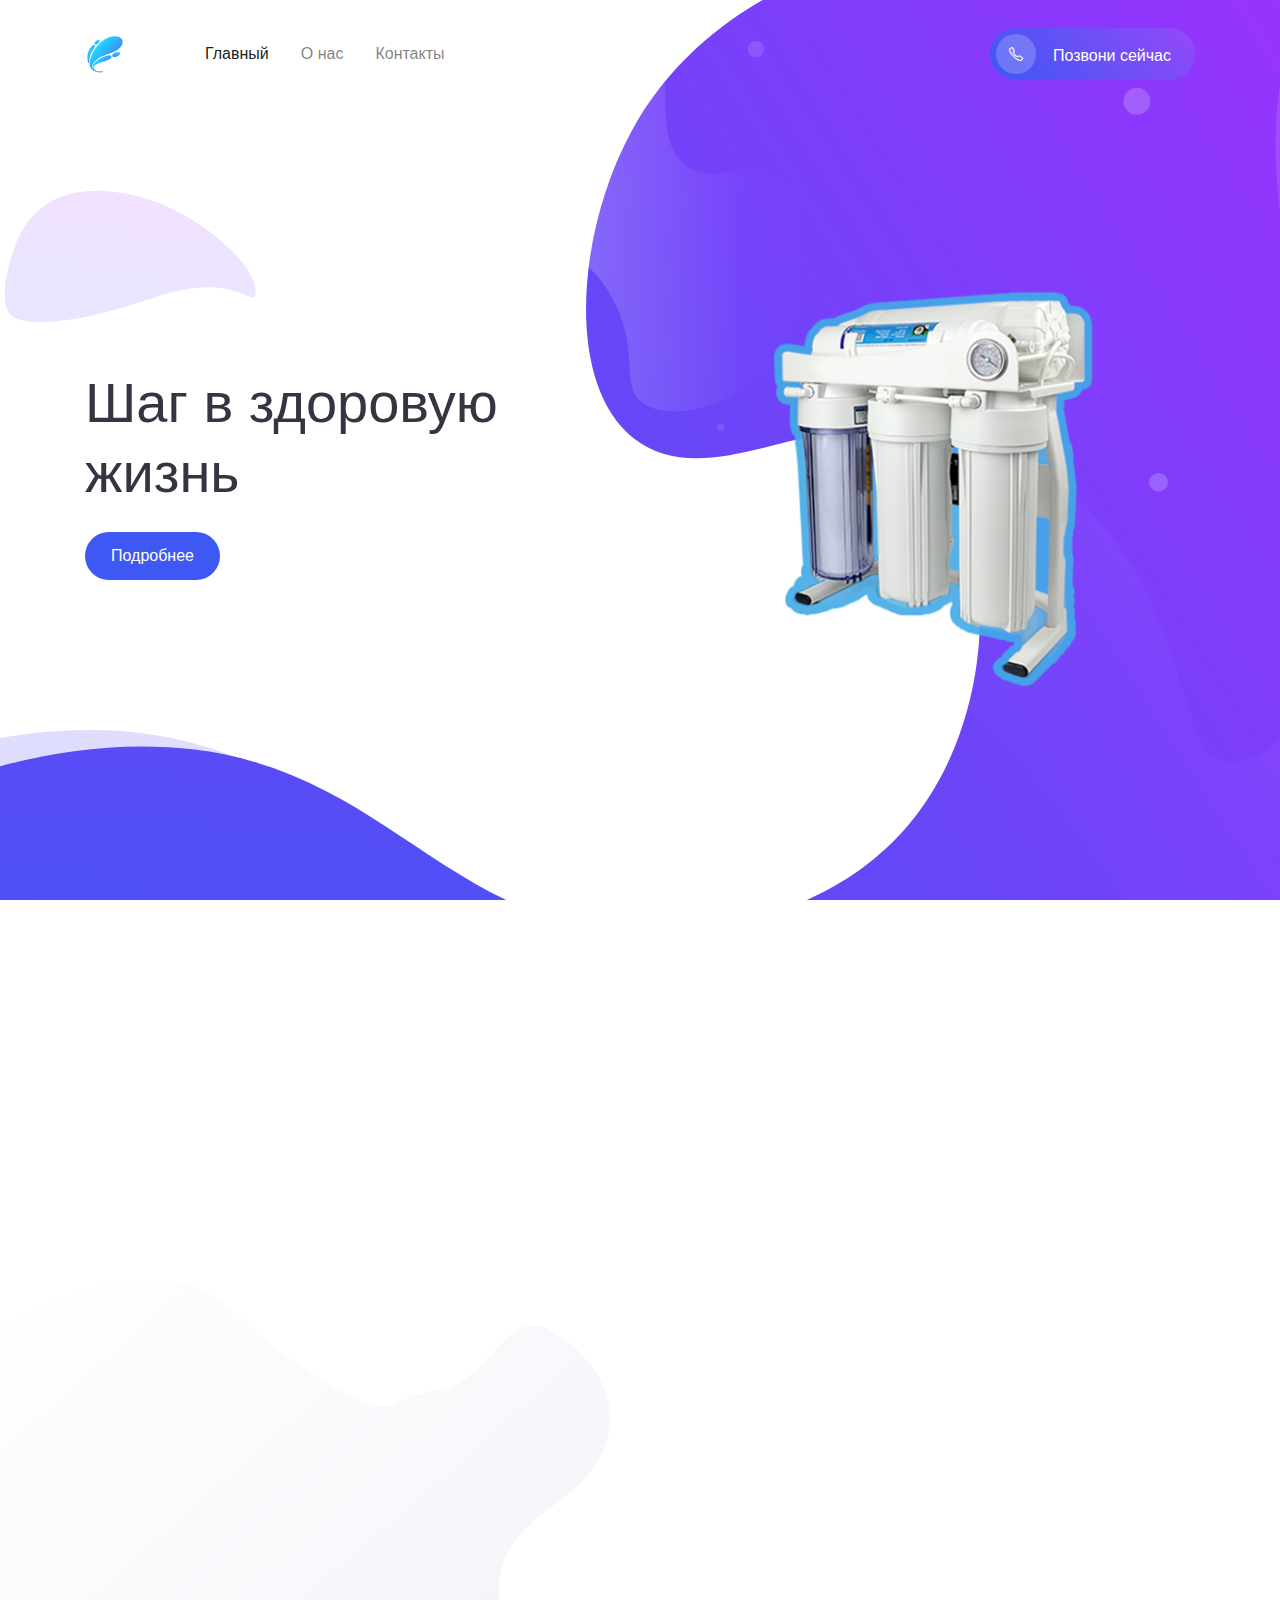
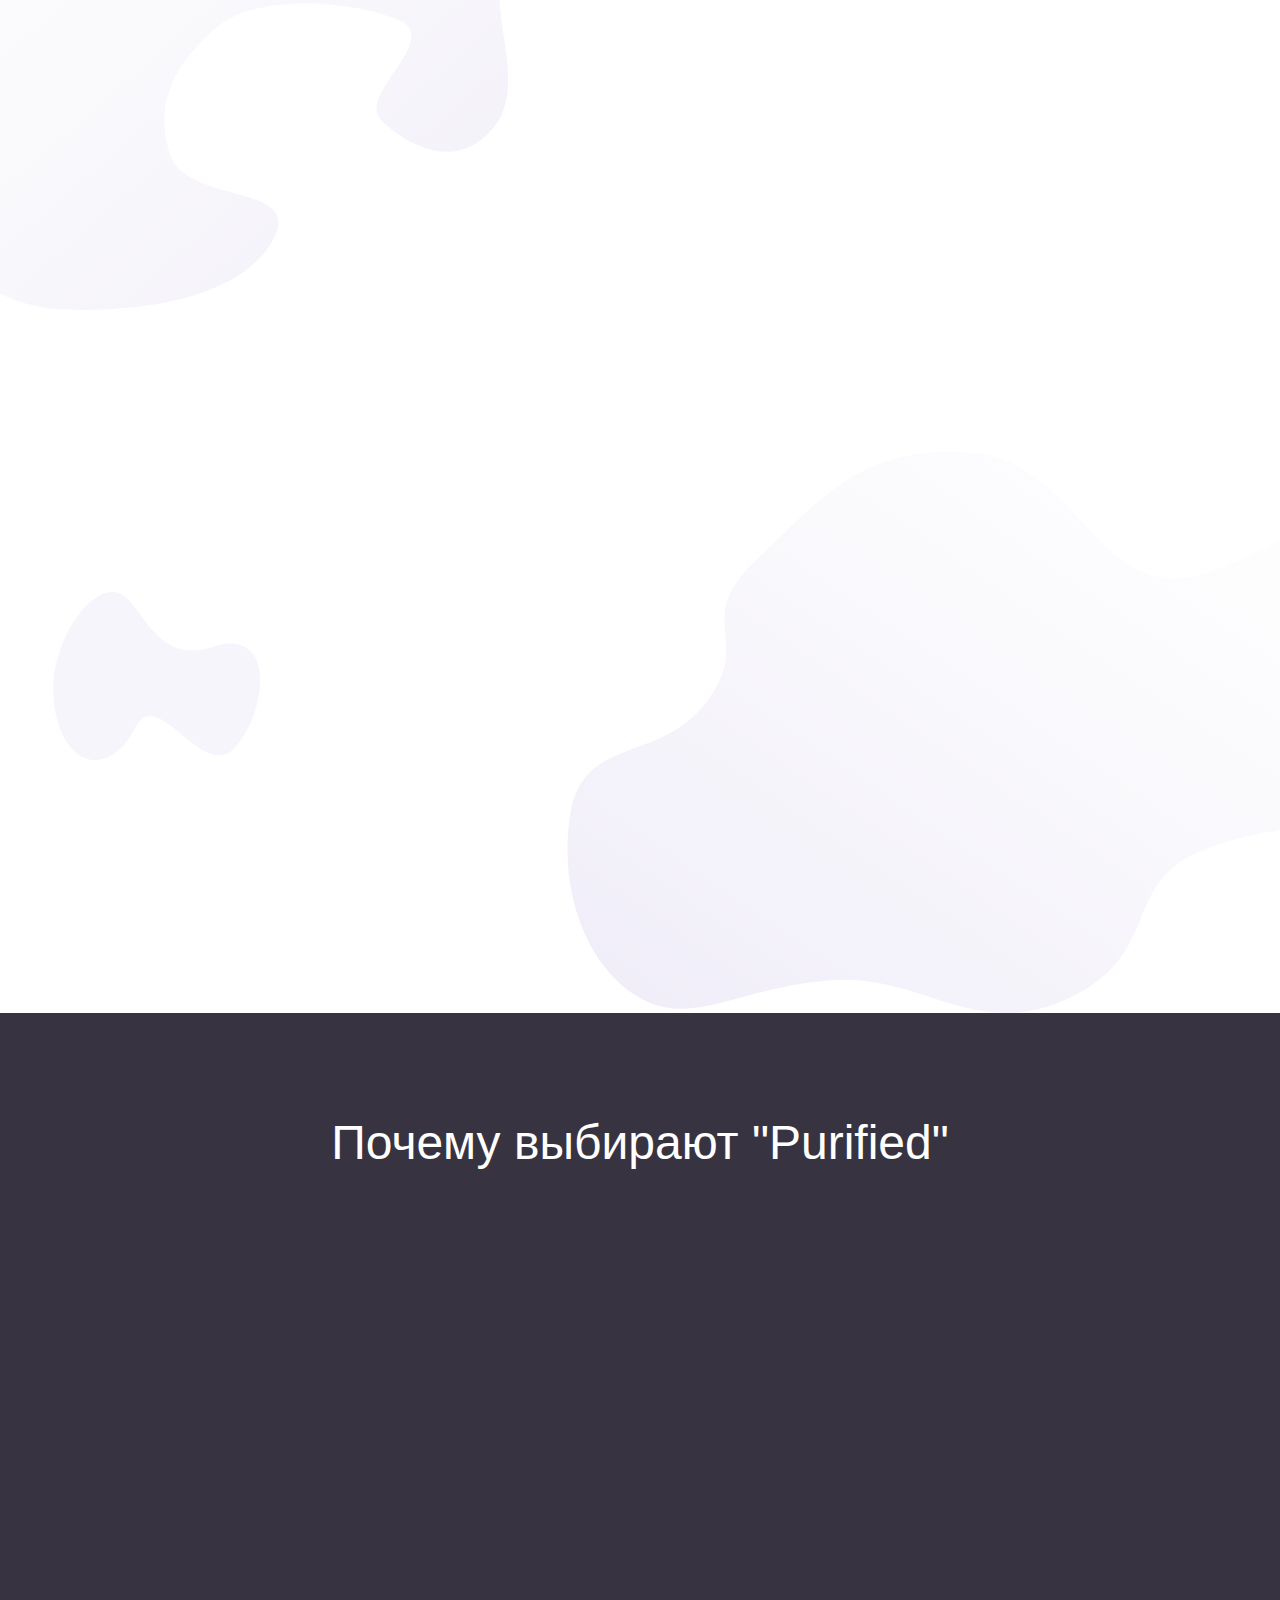
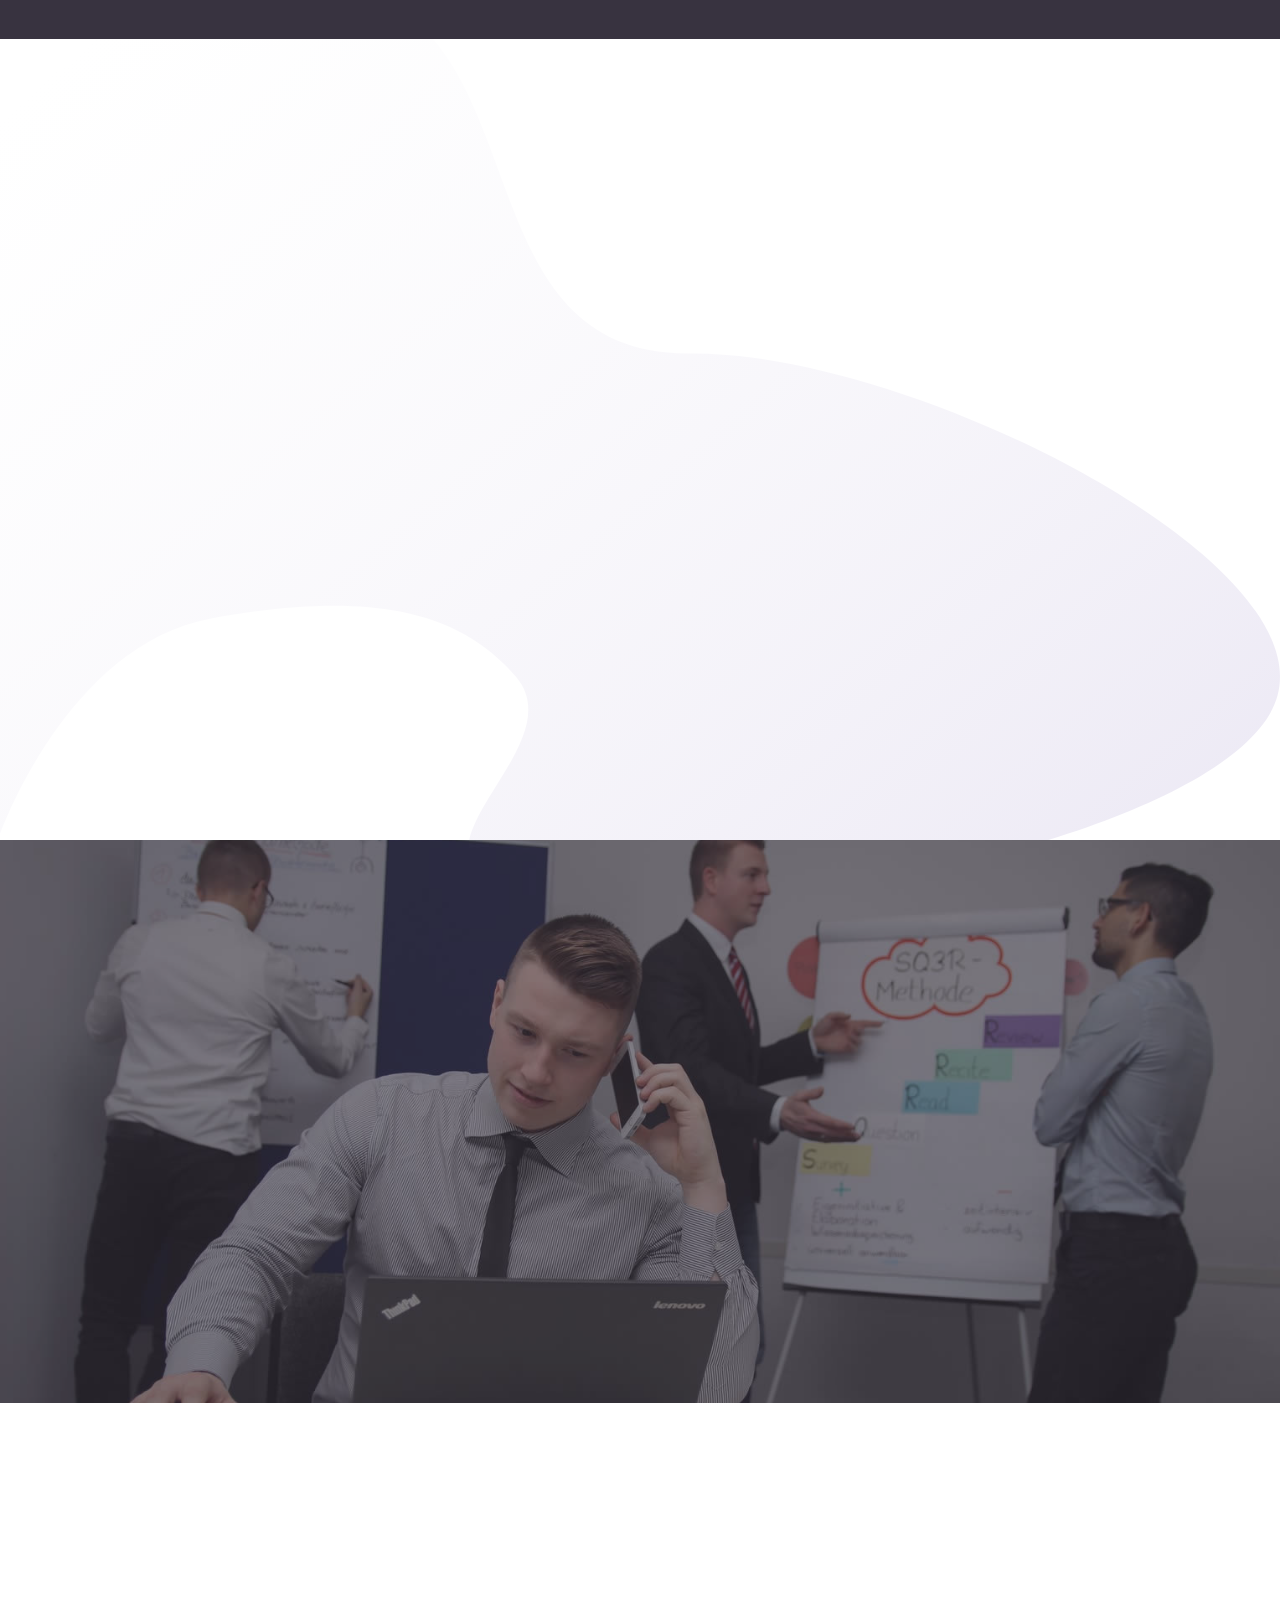
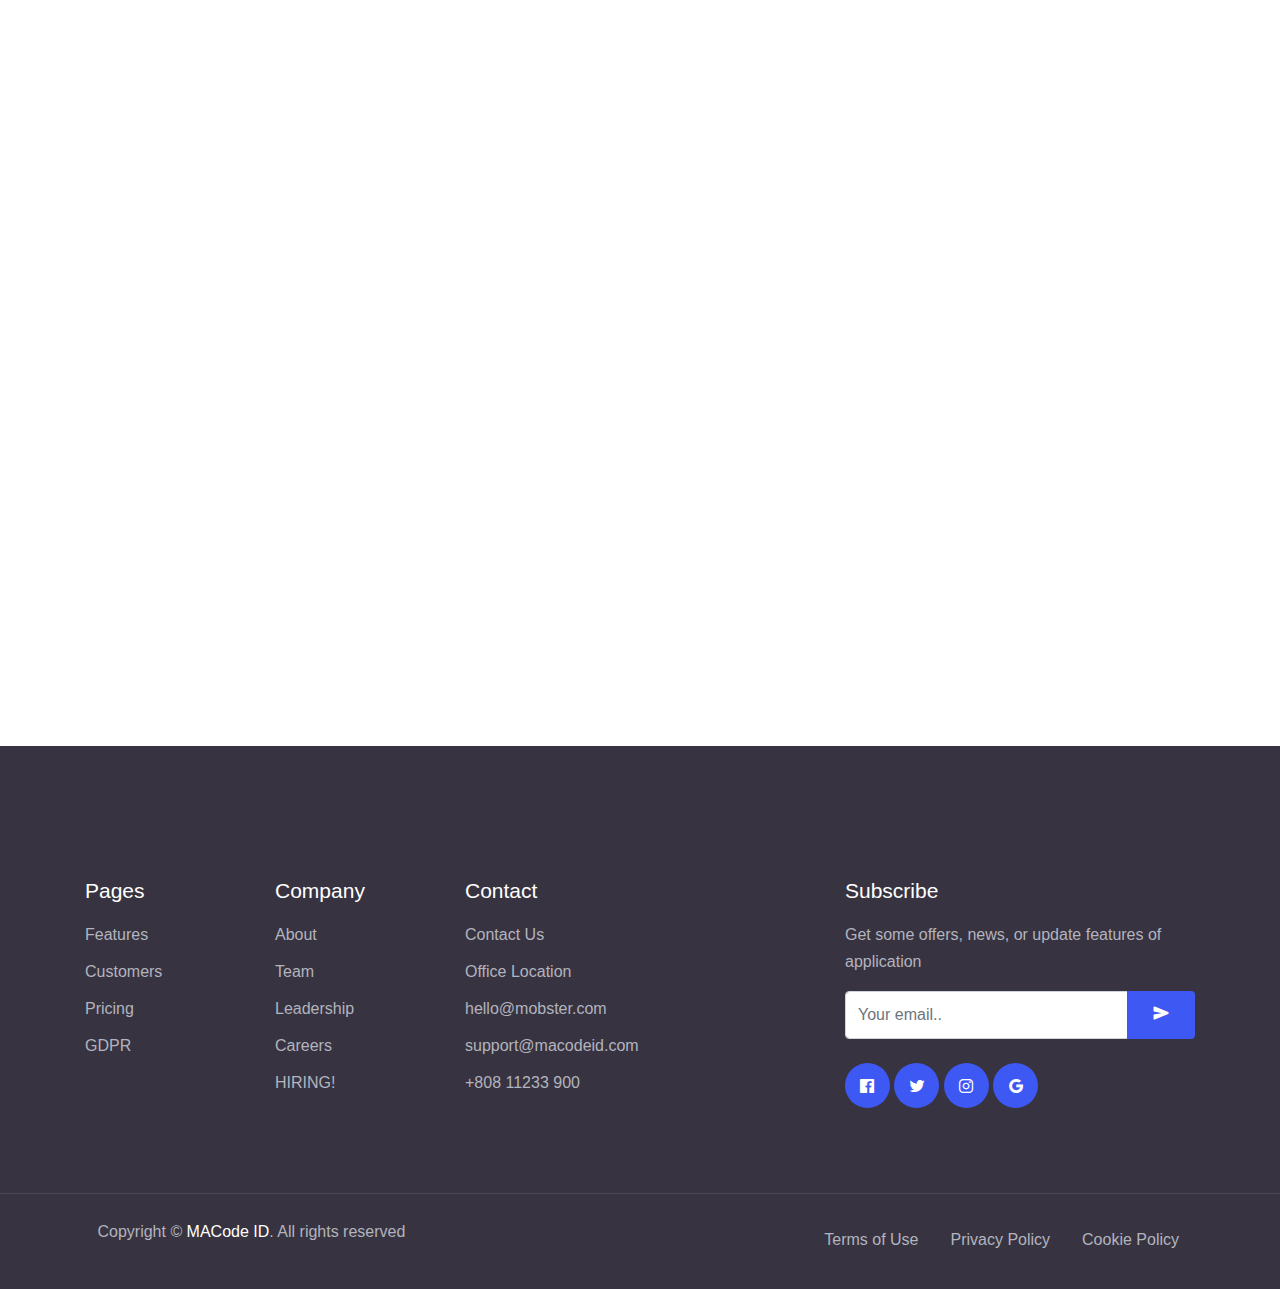
==== index.html @ 2f72a2b3 "second" ====
<!DOCTYPE html>
<html lang="en">
<head>
    <meta charset="UTF-8">
    <meta name="viewport" content="width=device-width, initial-scale=1.0">

    <meta http-equiv="X-UA-Compatible" content="ie=edge">

    <meta name="description" content="Mobile Application HTML5 Template">

    <meta name="copyright" content="MACode ID, https://www.macodeid.com/">

    <title>Mobster - One page app template</title>

    <link rel="shortcut icon" href="./assets/favicon.png" type="image/x-icon">

    <link rel="stylesheet" href="./assets/css/maicons.css">

    <link rel="stylesheet" href="./assets/vendor/animate/animate.css">

    <link rel="stylesheet" href="./assets/vendor/owl-carousel/css/owl.carousel.min.css">

    <link rel="stylesheet" href="./assets/css/bootstrap.css">

    <link rel="stylesheet" href="./assets/css/mobster.css">

    <link rel="stylesheet" href="./assets/css/main.css">

</head>
<body>

<nav class="navbar navbar-expand-lg navbar-light navbar-floating">
    <div class="container">
        <a class="navbar-brand" href="#">
            <img src="./assets/favicon.png" alt="" width="40">
        </a>
        <button class="navbar-toggler" type="button" data-toggle="collapse" data-target="#navbarToggler"
                aria-controls="navbarToggler" aria-expanded="false" aria-label="Toggle navigation">
            <span class="navbar-toggler-icon"></span>
        </button>

        <div class="collapse navbar-collapse" id="navbarToggler">
            <ul class="navbar-nav ml-lg-5 mt-3 mt-lg-0">
                <li class="nav-item dropdown active">
                    <a class="nav-link" href="#" id="navbarDropdown" data-toggle="dropdown" aria-haspopup="true"
                       aria-expanded="false">Главный</a>
                </li>
                <li class="nav-item">
                    <a class="nav-link" href="./html/about.html">О нас</a>
                </li>
                <li class="nav-item">
                    <a class="nav-link" href="./html/contact.html">Контакты</a>
                </li>
            </ul>
            <div class="ml-auto my-2 my-lg-0">
                <a href="#" class="btn btn-gradient btn-split-icon rounded-pill">
                    <span class="icon mai-call-outline"></span> Позвони сейчас
                </a>
            </div>
        </div>
    </div>
</nav>

<div class="page-hero-section bg-image hero-home-1" style="background-image: url(./assets/img/bg_hero_1.svg);">
    <div class="hero-caption pt-5">
        <div class="container h-100">
            <div class="row align-items-center h-100">
                <div class="col-lg-6 wow fadeInUp">
                    <h1 class="mb-4">Шаг в здоровую жизнь</h1>
                    <p class="mb-4">

                    </p>
                    <a href="#" class="btn btn-primary rounded-pill">Подробнее</a>
                </div>
                <div class="col-lg-6 d-none d-lg-block wow zoomIn">
                    <div class="img-place floating-animate">
                        <img class="hero-img" src="./assets/img/filter_1.png" alt="">
                    </div>
                </div>
            </div>
        </div>
    </div>
</div>

<!-- Clients -->
<div class="page-section mt-5">
    <div class="container">
        <div class="row">
            <div class="col-sm-6 col-lg-3 py-3 wow zoomIn">
                <div class="img-place client-img">
                    <img src="./assets/img/icons/roben.svg" alt="">
                </div>
            </div>
            <div class="col-sm-6 col-lg-3 py-3 wow zoomIn">
                <div class="img-place client-img">
                    <img src="./assets/img/clients/cleaning_service.png" alt="">
                </div>
            </div>
            <div class="col-sm-6 col-lg-3 py-3 wow zoomIn">
                <div class="img-place client-img">
                    <img src="./assets/img/icons/roben.svg" alt="">
                </div>
            </div>
            <div class="col-sm-6 col-lg-3 py-3 wow zoomIn">
                <div class="img-place client-img">
                    <img src="./assets/img/icons/trtank.png" alt="">
                </div>
            </div>
        </div>
    </div>
</div> <!-- End clients -->

<div class="position-realive bg-image" style="background-image: url(./assets/img/pattern_1.svg);">

    <div class="page-section">
        <div class="container">
            <div class="row">
                <div class="col-lg-5 py-3">
                    <div class="img-place mobile-preview wow zoomIn">
                        <img src="./assets/img/filter2.png" alt="">
                    </div>
                </div>
                <div class="col-lg-6 py-3 mt-lg-5">
                    <div class="iconic-list">
                        <div class="iconic-item wow fadeInUp">
                            <div class="iconic-md iconic-text bg-warning fg-white rounded-circle">
                                <span class="mai-cube"></span>
                            </div>
                            <div class="iconic-content">
                                <h5>Компактный и удобный размер</h5>
                                <p class="fs-small">Lorem ipsum dolor sit amet, consetetur sadipscing elitr, sed diam
                                    nonumy eirmod tempor invidunt ut labore et dolore</p>
                            </div>
                        </div>
                        <div class="iconic-item wow fadeInUp">
                            <div class="iconic-md iconic-text bg-info fg-white rounded-circle">
                                <span class="mai-shield"></span>
                            </div>
                            <div class="iconic-content">
                                <h5>Прочный и долговечный</h5>
                                <p class="fs-small">Lorem ipsum dolor sit amet, consetetur sadipscing elitr, sed diam
                                    nonumy eirmod tempor invidunt ut labore et dolore</p>
                            </div>
                        </div>
                        <div class="iconic-item wow fadeInUp">
                            <div class="iconic-md iconic-text bg-indigo fg-white rounded-circle">
                                <span class="mai-bandage"></span>
                            </div>
                            <div class="iconic-content">
                                <h5>Легко и быстро установить</h5>
                                <p class="fs-small">Lorem ipsum dolor sit amet, consetetur sadipscing elitr, sed diam
                                    nonumy eirmod tempor invidunt ut labore et dolore</p>
                            </div>
                        </div>
                    </div>
                </div>
            </div>
        </div>
    </div>

    <div class="page-section">
        <div class="container">
            <div class="row">
                <div class="col-lg-6 offset-lg-1 py-3 mt-lg-5 wow fadeInUp">
                    <h1 class="mb-4">Ecommerce business opperate easilly</h1>
                    <p class="mb-4">Lorem ipsum dolor, sit amet consectetur adipisicing elit. Quos, molestiae,
                        perspiciatis laboriosam quia placeat recusandae repudiandae corrupti similique delectus, aliquam
                        commodi possimus eveniet optio magnam quis vel. Reiciendis, fuga excepturi.</p>
                    <a href="#" class="btn btn-outline-primary rounded-pill">How it works</a>
                </div>
                <div class="col-lg-5 py-3">
                    <div class="img-place mobile-preview wow zoomIn">
                        <img src="./assets/img/filter3.png" alt="">
                    </div>
                </div>
            </div>
        </div>
    </div>

</div>


<div class="page-section bg-dark fg-white">
    <div class="container">
        <h1 class="text-center">Почему выбирают "Purified"</h1>

        <div class="row justify-content-center mt-5">
            <div class="col-md-6 col-lg-3 py-3">
                <div class="card card-body border-0 bg-transparent text-center wow zoomIn">
                    <div class="mb-3">
                        <img src="./assets/img/icons/rocket.svg" alt="">
                    </div>
                    <p class="fs-large">Быстрый и качественный сервис</p>
                    <p class="fs-small fg-grey">Lorem ipsum dolor sit amet, consetetur sadipscing elitr, sed</p>
                </div>
            </div>
            <div class="col-md-6 col-lg-3 py-3">
                <div class="card card-body border-0 bg-transparent text-center wow zoomIn" data-wow-delay="600ms">
                    <div class="mb-3">
                        <img src="./assets/img/icons/coins.svg" alt="">
                    </div>
                    <p class="fs-large">Экономить деньги</p>
                    <p class="fs-small fg-grey">Lorem ipsum dolor sit amet, consetetur sadipscing elitr, sed</p>
                </div>
            </div>
            <div class="col-md-6 col-lg-3 py-3">
                <div class="card card-body border-0 bg-transparent text-center wow zoomIn" data-wow-delay="800ms">
                    <div class="mb-3">
                        <img src="./assets/img/icons/support.svg" alt="">
                    </div>
                    <p class="fs-large">Поддержка 24/7</p>
                    <p class="fs-small fg-grey">Lorem ipsum dolor sit amet, consetetur sadipscing elitr, sed</p>
                </div>
            </div>
            <div class="col-md-6 col-lg-3 py-3">
                <div class="card card-body border-0 bg-transparent text-center wow zoomIn" data-wow-delay="1000ms">
                    <div class="mb-3">
                        <img src="./assets/img/icons/laptop.svg" alt="">
                    </div>
                    <p class="fs-large">Качественное и проверенное оборудование</p>
                    <p class="fs-small fg-grey">Lorem ipsum dolor sit amet, consetetur sadipscing elitr, sed</p>
                </div>
            </div>
        </div>
    </div>
</div>

<div class="page-section bg-image" style="background-image: url(./assets/img/pattern_2.svg);">
    <div class="container">
        <div class="row justify-content-center align-items-center">
            <div class="col-lg-5 mb-5 mb-lg-0 wow fadeInUp">
                <h1 class="mb-4">Ценовой план</h1>
                <p class="mb-5">Lorem ipsum dolor sit amet consectetur adipisicing elit. Dolores inventore maxime ipsa
                    eligendi quibusdam velit maiores adipisci odit, exercitationem cumque iusto at debitis reiciendis a,
                    ipsum aliquam reprehenderit. Sed, delectus.</p>
                <a href="#" class="btn btn-gradient btn-split-icon rounded-pill">
                    <span class="icon mai-call-outline"></span> Спецзаказ
                </a>
            </div>
            <div class="col-lg-7">
                <div class="pricing-table">
                    <div class="pricing-item active wow zoomIn">
                        <div class="pricing-header">
                            <h5>Большая емкость</h5>
                            <h1 class="fw-normal">$200.00</h1>
                        </div>
                        <div class="pricing-body">
                            <ul class="theme-list">
                                <li class="list-item">Push Notification</li>
                                <li class="list-item">Unlimited Bandwith</li>
                                <li class="list-item">Realtime Database</li>
                                <li class="list-item">Monthly Backup</li>
                                <li class="list-item">24/7 Support</li>
                            </ul>
                        </div>
                        <button class="btn btn-dark">Заказать</button>
                    </div>
                    <div class="pricing-item wow zoomIn" data-wow-delay="200ms">
                        <div class="pricing-header">
                            <h5>Средняя емкость</h5>
                            <h1 class="fw-normal">$180.00</h1>
                        </div>
                        <div class="pricing-body">
                            <ul class="theme-list">
                                <li class="list-item">Push Notification</li>
                                <li class="list-item">Unlimited Bandwith</li>
                                <li class="list-item">Realtime Database</li>
                                <li class="list-item">Monthly Backup</li>
                                <li class="list-item">24/7 Support</li>
                            </ul>
                        </div>
                        <button class="btn btn-dark">Заказать</button>
                    </div>
                </div>
            </div>
        </div>
    </div>
</div>

<div class="page-section bg-image bg-image-overlay-dark"
     style="background-image: url(./assets/img/bg_testimonials.jpg);">
    <div class="container fg-white">
        <div class="row">
            <div class="col-md-8 col-lg-6 offset-lg-1 wow fadeInUp">
                <h2 class="mb-5 fg-white fw-normal">Customer Stories</h2>
                <p class="fs-large font-italic">Lorem ipsum dolor, sit amet consectetur adipisicing elit. Mollitia
                    voluptates facere explicabo! Rerum necessitatibus cum qui veritatis reprehenderit, neque sapiente
                    consequatur atque eaque molestias, est, quod totam quo laudantium ratione.</p>
                <p class="fs-large fg-grey fw-medium mb-5">John Doe, UI Designer</p>

                <a href="#" class="btn btn-outline-light rounded-pill">Read Stories <span
                        class="mai-chevron-forward"></span></a>
            </div>
        </div>
    </div>
</div>

<div class="page-section">
    <div class="container">
        <div class="row">
            <div class="col-lg-7 py-3 mb-5 mb-lg-0">
                <div class="img-place w-lg-75 wow zoomIn">
                    <img src="./assets/img/illustration_contact.svg" alt="">
                </div>
            </div>
            <div class="col-lg-5 py-3">
                <h1 class="wow fadeInUp">Need a help? <br>
                    Don't worry just contact us</h1>

                <form method="POST" class="mt-5">
                    <div class="form-group wow fadeInUp">
                        <label for="name" class="fw-medium fg-grey">Fullname</label>
                        <input type="text" class="form-control" id="name">
                    </div>

                    <div class="form-group wow fadeInUp">
                        <label for="email" class="fw-medium fg-grey">Email</label>
                        <input type="text" class="form-control" id="email">
                    </div>

                    <div class="form-group wow fadeInUp">
                        <label for="message" class="fw-medium fg-grey">Message</label>
                        <textarea rows="6" class="form-control" id="message"></textarea>
                    </div>

                    <div class="form-group mt-4 wow fadeInUp">
                        <button type="submit" class="btn btn-primary">Send Message</button>
                    </div>
                </form>
            </div>
        </div>
    </div>
</div>

<div class="page-footer-section bg-dark fg-white">
    <div class="container">
        <div class="row mb-5 py-3">
            <div class="col-sm-6 col-lg-2 py-3">
                <h5 class="mb-3">Pages</h5>
                <ul class="menu-link">
                    <li><a href="#" class="">Features</a></li>
                    <li><a href="#" class="">Customers</a></li>
                    <li><a href="#" class="">Pricing</a></li>
                    <li><a href="#" class="">GDPR</a></li>
                </ul>
            </div>
            <div class="col-sm-6 col-lg-2 py-3">
                <h5 class="mb-3">Company</h5>
                <ul class="menu-link">
                    <li><a href="#" class="">About</a></li>
                    <li><a href="#" class="">Team</a></li>
                    <li><a href="#" class="">Leadership</a></li>
                    <li><a href="#" class="">Careers</a></li>
                    <li><a href="#" class="">HIRING!</a></li>
                </ul>
            </div>
            <div class="col-md-6 col-lg-4 py-3">
                <h5 class="mb-3">Contact</h5>
                <ul class="menu-link">
                    <li><a href="#" class="">Contact Us</a></li>
                    <li><a href="#" class="">Office Location</a></li>
                    <li><a href="#" class="">hello@mobster.com</a></li>
                    <li><a href="#" class="">support@macodeid.com</a></li>
                    <li><a href="#" class="">+808 11233 900</a></li>
                </ul>
            </div>
            <div class="col-md-6 col-lg-4 py-3">
                <h5 class="mb-3">Subscribe</h5>
                <p>Get some offers, news, or update features of application</p>
                <form method="POST">
                    <div class="input-group">
                        <input type="text" class="form-control" placeholder="Your email..">
                        <div class="input-group-append">
                            <button type="submit" class="btn btn-primary"><span class="mai-send"></span></button>
                        </div>
                    </div>
                </form>

                <!-- Social Media Button -->
                <div class="mt-4">
                    <a href="#" class="btn btn-fab btn-primary fg-white"><span class="mai-logo-facebook"></span></a>
                    <a href="#" class="btn btn-fab btn-primary fg-white"><span class="mai-logo-twitter"></span></a>
                    <a href="#" class="btn btn-fab btn-primary fg-white"><span class="mai-logo-instagram"></span></a>
                    <a href="#" class="btn btn-fab btn-primary fg-white"><span class="mai-logo-google"></span></a>
                </div>
            </div>
        </div>
    </div>

    <hr>

    <div class="container">
        <div class="row">
            <div class="col-12 col-md-6 py-2">
                <img src="./assets/favicon-light.png" alt="" width="40">
                <!-- Please don't remove or modify the credits below -->
                <p class="d-inline-block ml-2">Copyright &copy; <a href="https://www.macodeid.com/"
                                                                   class="fg-white fw-medium">MACode ID</a>. All rights
                    reserved</p>
            </div>
            <div class="col-12 col-md-6 py-2">
                <ul class="nav justify-content-end">
                    <li class="nav-item"><a href="#" class="nav-link">Terms of Use</a></li>
                    <li class="nav-item"><a href="#" class="nav-link">Privacy Policy</a></li>
                    <li class="nav-item"><a href="#" class="nav-link">Cookie Policy</a></li>
                </ul>
            </div>
        </div>
    </div>
</div>

<script src="./assets/js/jquery-3.5.1.min.js"></script>

<script src="./assets/js/bootstrap.bundle.min.js"></script>

<script src="./assets/vendor/owl-carousel/js/owl.carousel.min.js"></script>

<script src="./assets/vendor/wow/wow.min.js"></script>

<script src="./assets/js/mobster.js"></script>

</body>
</html>
---- assets/css/maicons.css ----
@font-face {
  font-family: 'maicons';
  src:  url('../fonts/maicons.eot?c9nlkl');
  src:  url('../fonts/maicons.eot?c9nlkl#iefix') format('embedded-opentype'),
    url('../fonts/maicons.ttf?c9nlkl') format('truetype'),
    url('../fonts/maicons.woff?c9nlkl') format('woff'),
    url('../fonts/maicons.svg?c9nlkl#maicons') format('svg');
  font-weight: normal;
  font-style: normal;
  font-display: block;
}

[class^="mai-"], [class*=" mai-"] {
  /* use !important to prevent issues with browser extensions that change fonts */
  font-family: 'maicons' !important;
  speak: none;
  font-style: normal;
  font-weight: normal;
  font-variant: normal;
  text-transform: none;
  line-height: 1;

  /* Better Font Rendering =========== */
  -webkit-font-smoothing: antialiased;
  -moz-osx-font-smoothing: grayscale;
}

.mai-add:before {
  content: "\e900";
}
.mai-add-circle:before {
  content: "\e901";
}
.mai-add-circle-outline:before {
  content: "\e902";
}
.mai-airplane:before {
  content: "\e903";
}
.mai-airplane-outline:before {
  content: "\e904";
}
.mai-alarm:before {
  content: "\e905";
}
.mai-alarm-outline:before {
  content: "\e906";
}
.mai-albums:before {
  content: "\e907";
}
.mai-albums-outline:before {
  content: "\e908";
}
.mai-alert:before {
  content: "\e909";
}
.mai-alert-circle:before {
  content: "\e90a";
}
.mai-alert-circle-outline:before {
  content: "\e90b";
}
.mai-analytics:before {
  content: "\e90c";
}
.mai-analytics-outline:before {
  content: "\e90d";
}
.mai-aperture:before {
  content: "\e90e";
}
.mai-aperture-outline:before {
  content: "\e90f";
}
.mai-apps:before {
  content: "\e910";
}
.mai-apps-outline:before {
  content: "\e911";
}
.mai-archive:before {
  content: "\e912";
}
.mai-archive-outline:before {
  content: "\e913";
}
.mai-arrow-back:before {
  content: "\e914";
}
.mai-arrow-back-circle:before {
  content: "\e915";
}
.mai-arrow-back-circle-outline:before {
  content: "\e916";
}
.mai-arrow-down:before {
  content: "\e917";
}
.mai-arrow-down-circle:before {
  content: "\e918";
}
.mai-arrow-down-circle-outline:before {
  content: "\e919";
}
.mai-arrow-forward:before {
  content: "\e91a";
}
.mai-arrow-forward-circle:before {
  content: "\e91b";
}
.mai-arrow-forward-circle-outline:before {
  content: "\e91c";
}
.mai-arrow-redo:before {
  content: "\e91d";
}
.mai-arrow-redo-circle:before {
  content: "\e91e";
}
.mai-arrow-redo-circle-outline:before {
  content: "\e91f";
}
.mai-arrow-redo-outline:before {
  content: "\e920";
}
.mai-arrow-undo:before {
  content: "\e921";
}
.mai-arrow-undo-circle:before {
  content: "\e922";
}
.mai-arrow-undo-circle-outline:before {
  content: "\e923";
}
.mai-arrow-undo-outline:before {
  content: "\e924";
}
.mai-arrow-up:before {
  content: "\e925";
}
.mai-arrow-up-circle:before {
  content: "\e926";
}
.mai-arrow-up-circle-outline:before {
  content: "\e927";
}
.mai-at:before {
  content: "\e928";
}
.mai-at-circle:before {
  content: "\e929";
}
.mai-at-circle-outline:before {
  content: "\e92a";
}
.mai-attach:before {
  content: "\e92b";
}
.mai-attach-outline:before {
  content: "\e92c";
}
.mai-backspace:before {
  content: "\e92d";
}
.mai-backspace-outline:before {
  content: "\e92e";
}
.mai-bandage:before {
  content: "\e92f";
}
.mai-bandage-outline:before {
  content: "\e930";
}
.mai-bar-chart:before {
  content: "\e932";
}
.mai-bar-chart-outline:before {
  content: "\e933";
}
.mai-barbell:before {
  content: "\e931";
}
.mai-barcode:before {
  content: "\e934";
}
.mai-barcode-outline:before {
  content: "\e935";
}
.mai-baseball:before {
  content: "\e936";
}
.mai-baseball-outline:before {
  content: "\e937";
}
.mai-basket:before {
  content: "\e938";
}
.mai-basket-outline:before {
  content: "\e93b";
}
.mai-basketball:before {
  content: "\e939";
}
.mai-basketball-outline:before {
  content: "\e93a";
}
.mai-battery-charging:before {
  content: "\e93c";
}
.mai-battery-dead:before {
  content: "\e93d";
}
.mai-battery-full:before {
  content: "\e93e";
}
.mai-battery-half:before {
  content: "\e93f";
}
.mai-beaker:before {
  content: "\e940";
}
.mai-beaker-outline:before {
  content: "\e941";
}
.mai-bed:before {
  content: "\e942";
}
.mai-bed-outline:before {
  content: "\e943";
}
.mai-beer:before {
  content: "\e944";
}
.mai-beer-outline:before {
  content: "\e945";
}
.mai-bicycle:before {
  content: "\e946";
}
.mai-bluetooth:before {
  content: "\e947";
}
.mai-boat:before {
  content: "\e948";
}
.mai-boat-outline:before {
  content: "\e949";
}
.mai-body:before {
  content: "\e94a";
}
.mai-body-outline:before {
  content: "\e94b";
}
.mai-bonfire:before {
  content: "\e94c";
}
.mai-bonfire-outline:before {
  content: "\e94d";
}
.mai-book:before {
  content: "\e94e";
}
.mai-book-outline:before {
  content: "\e953";
}
.mai-bookmark:before {
  content: "\e94f";
}
.mai-bookmark-outline:before {
  content: "\e950";
}
.mai-bookmarks:before {
  content: "\e951";
}
.mai-bookmarks-outline:before {
  content: "\e952";
}
.mai-briefcase:before {
  content: "\e954";
}
.mai-briefcase-outline:before {
  content: "\e955";
}
.mai-browsers:before {
  content: "\e956";
}
.mai-browsers-outline:before {
  content: "\e957";
}
.mai-brush:before {
  content: "\e958";
}
.mai-brush-outline:before {
  content: "\e959";
}
.mai-bug:before {
  content: "\e95a";
}
.mai-bug-outline:before {
  content: "\e95b";
}
.mai-build:before {
  content: "\e95c";
}
.mai-build-outline:before {
  content: "\e95d";
}
.mai-bulb:before {
  content: "\e95e";
}
.mai-bulb-outline:before {
  content: "\e95f";
}
.mai-bus:before {
  content: "\e960";
}
.mai-bus-outline:before {
  content: "\e963";
}
.mai-business:before {
  content: "\e961";
}
.mai-business-outline:before {
  content: "\e962";
}
.mai-cafe:before {
  content: "\e964";
}
.mai-cafe-outline:before {
  content: "\e965";
}
.mai-calculator:before {
  content: "\e966";
}
.mai-calculator-outline:before {
  content: "\e967";
}
.mai-calendar:before {
  content: "\e968";
}
.mai-calendar-outline:before {
  content: "\e969";
}
.mai-call:before {
  content: "\e96a";
}
.mai-call-outline:before {
  content: "\e96b";
}
.mai-camera:before {
  content: "\e96c";
}
.mai-camera-outline:before {
  content: "\e96d";
}
.mai-camera-reverse:before {
  content: "\e96e";
}
.mai-camera-reverse-outline:before {
  content: "\e96f";
}
.mai-car:before {
  content: "\e970";
}
.mai-car-outline:before {
  content: "\e97f";
}
.mai-car-sport:before {
  content: "\e980";
}
.mai-car-sport-outline:before {
  content: "\e981";
}
.mai-card:before {
  content: "\e971";
}
.mai-card-outline:before {
  content: "\e972";
}
.mai-caret-back:before {
  content: "\e973";
}
.mai-caret-back-circle:before {
  content: "\e974";
}
.mai-caret-back-circle-outline:before {
  content: "\e975";
}
.mai-caret-down:before {
  content: "\e976";
}
.mai-caret-down-circle:before {
  content: "\e977";
}
.mai-caret-down-circle-outline:before {
  content: "\e978";
}
.mai-caret-forward:before {
  content: "\e979";
}
.mai-caret-forward-circle:before {
  content: "\e97a";
}
.mai-caret-forward-circle-outline:before {
  content: "\e97b";
}
.mai-caret-up:before {
  content: "\e97c";
}
.mai-caret-up-circle:before {
  content: "\e97d";
}
.mai-caret-up-circle-outline:before {
  content: "\e97e";
}
.mai-cart:before {
  content: "\e982";
}
.mai-cart-outline:before {
  content: "\e983";
}
.mai-cash:before {
  content: "\e984";
}
.mai-cash-outline:before {
  content: "\e985";
}
.mai-chatbox:before {
  content: "\e986";
}
.mai-chatbox-ellipses:before {
  content: "\e987";
}
.mai-chatbox-ellipses-outline:before {
  content: "\e988";
}
.mai-chatbox-outline:before {
  content: "\e989";
}
.mai-chatbubble:before {
  content: "\e98a";
}
.mai-chatbubble-ellipses:before {
  content: "\e98b";
}
.mai-chatbubble-ellipses-outline:before {
  content: "\e98c";
}
.mai-chatbubble-outline:before {
  content: "\e98d";
}
.mai-chatbubbles:before {
  content: "\e98e";
}
.mai-chatbubbles-outline:before {
  content: "\e98f";
}
.mai-checkbox:before {
  content: "\e990";
}
.mai-checkbox-outline:before {
  content: "\e991";
}
.mai-checkmark:before {
  content: "\e992";
}
.mai-checkmark-circle:before {
  content: "\e993";
}
.mai-checkmark-circle-outline:before {
  content: "\e994";
}
.mai-checkmark-done:before {
  content: "\e995";
}
.mai-checkmark-done-circle:before {
  content: "\e996";
}
.mai-checkmark-done-circle-outline:before {
  content: "\e997";
}
.mai-chevron-back:before {
  content: "\e998";
}
.mai-chevron-back-circle:before {
  content: "\e999";
}
.mai-chevron-back-circle-outline:before {
  content: "\e99a";
}
.mai-chevron-down:before {
  content: "\e99b";
}
.mai-chevron-down-circle:before {
  content: "\e99c";
}
.mai-chevron-down-circle-outline:before {
  content: "\e99d";
}
.mai-chevron-forward:before {
  content: "\e99e";
}
.mai-chevron-forward-circle:before {
  content: "\e99f";
}
.mai-chevron-forward-circle-outline:before {
  content: "\e9a0";
}
.mai-chevron-up:before {
  content: "\e9a1";
}
.mai-chevron-up-circle:before {
  content: "\e9a2";
}
.mai-chevron-up-circle-outline:before {
  content: "\e9a3";
}
.mai-clipboard:before {
  content: "\e9a4";
}
.mai-clipboard-outline:before {
  content: "\e9a5";
}
.mai-close:before {
  content: "\e9a6";
}
.mai-close-circle:before {
  content: "\e9a7";
}
.mai-close-circle-outline:before {
  content: "\e9a8";
}
.mai-cloud:before {
  content: "\e9a9";
}
.mai-cloud-circle:before {
  content: "\e9aa";
}
.mai-cloud-circle-outline:before {
  content: "\e9ab";
}
.mai-cloud-done:before {
  content: "\e9ac";
}
.mai-cloud-done-outline:before {
  content: "\e9ad";
}
.mai-cloud-download:before {
  content: "\e9ae";
}
.mai-cloud-download-outline:before {
  content: "\e9af";
}
.mai-cloud-offline:before {
  content: "\e9b0";
}
.mai-cloud-offline-outline:before {
  content: "\e9b1";
}
.mai-cloud-outline:before {
  content: "\e9b2";
}
.mai-cloud-upload:before {
  content: "\e9b3";
}
.mai-cloud-upload-outline:before {
  content: "\e9b4";
}
.mai-cloudy:before {
  content: "\e9b5";
}
.mai-cloudy-night:before {
  content: "\e9b6";
}
.mai-cloudy-night-outline:before {
  content: "\e9b7";
}
.mai-cloudy-outline:before {
  content: "\e9b8";
}
.mai-code:before {
  content: "\e9b9";
}
.mai-code-download:before {
  content: "\e9ba";
}
.mai-code-slash:before {
  content: "\e9bb";
}
.mai-code-working:before {
  content: "\e9bc";
}
.mai-cog:before {
  content: "\e9bd";
}
.mai-color-fill:before {
  content: "\e9be";
}
.mai-color-fill-outline:before {
  content: "\e9bf";
}
.mai-color-filter:before {
  content: "\e9c0";
}
.mai-color-filter-outline:before {
  content: "\e9c1";
}
.mai-color-palette:before {
  content: "\e9c2";
}
.mai-color-palette-outline:before {
  content: "\e9c3";
}
.mai-color-wand:before {
  content: "\e9c4";
}
.mai-color-wand-outline:before {
  content: "\e9c5";
}
.mai-compass:before {
  content: "\e9c6";
}
.mai-compass-outline:before {
  content: "\e9c7";
}
.mai-construct:before {
  content: "\e9c8";
}
.mai-construct-outline:before {
  content: "\e9c9";
}
.mai-contract:before {
  content: "\e9ca";
}
.mai-contrast:before {
  content: "\e9cb";
}
.mai-copy:before {
  content: "\e9cc";
}
.mai-copy-outline:before {
  content: "\e9cd";
}
.mai-create:before {
  content: "\e9ce";
}
.mai-create-outline:before {
  content: "\e9cf";
}
.mai-crop:before {
  content: "\e9d0";
}
.mai-cube:before {
  content: "\e9d1";
}
.mai-cube-outline:before {
  content: "\e9d2";
}
.mai-cut:before {
  content: "\e9d3";
}
.mai-desktop:before {
  content: "\e9d4";
}
.mai-desktop-outline:before {
  content: "\e9d5";
}
.mai-disc:before {
  content: "\e9d6";
}
.mai-disc-outline:before {
  content: "\e9d7";
}
.mai-document:before {
  content: "\e9d8";
}
.mai-document-outline:before {
  content: "\e9d9";
}
.mai-document-text:before {
  content: "\e9dc";
}
.mai-document-text-outline:before {
  content: "\e9dd";
}
.mai-documents:before {
  content: "\e9da";
}
.mai-documents-outline:before {
  content: "\e9db";
}
.mai-download:before {
  content: "\e9de";
}
.mai-download-outline:before {
  content: "\e9df";
}
.mai-duplicate:before {
  content: "\e9e0";
}
.mai-duplicate-outline:before {
  content: "\e9e1";
}
.mai-ear:before {
  content: "\e9e2";
}
.mai-ear-outline:before {
  content: "\e9e3";
}
.mai-earth:before {
  content: "\e9e4";
}
.mai-earth-outline:before {
  content: "\e9e5";
}
.mai-easel:before {
  content: "\e9e6";
}
.mai-easel-outline:before {
  content: "\e9e7";
}
.mai-egg:before {
  content: "\e9e8";
}
.mai-egg-outline:before {
  content: "\e9e9";
}
.mai-ellipse:before {
  content: "\e9ea";
}
.mai-ellipse-outline:before {
  content: "\e9eb";
}
.mai-ellipsis-horizontal:before {
  content: "\e9ec";
}
.mai-ellipsis-horizontal-circle:before {
  content: "\e9ed";
}
.mai-ellipsis-vertical:before {
  content: "\e9ee";
}
.mai-ellipsis-vertical-circle:before {
  content: "\e9ef";
}
.mai-enter:before {
  content: "\e9f0";
}
.mai-enter-outline:before {
  content: "\e9f1";
}
.mai-exit:before {
  content: "\e9f2";
}
.mai-exit-outline:before {
  content: "\e9f3";
}
.mai-expand:before {
  content: "\e9f4";
}
.mai-eye:before {
  content: "\e9f5";
}
.mai-eye-off:before {
  content: "\e9f8";
}
.mai-eye-off-outline:before {
  content: "\e9f9";
}
.mai-eye-outline:before {
  content: "\e9fa";
}
.mai-eyedrop:before {
  content: "\e9f6";
}
.mai-eyedrop-outline:before {
  content: "\e9f7";
}
.mai-fast-food:before {
  content: "\e9fb";
}
.mai-fast-food-outline:before {
  content: "\e9fc";
}
.mai-female:before {
  content: "\e9fd";
}
.mai-file-tray:before {
  content: "\e9fe";
}
.mai-file-tray-full:before {
  content: "\e9ff";
}
.mai-file-tray-full-outline:before {
  content: "\ea00";
}
.mai-file-tray-outline:before {
  content: "\ea01";
}
.mai-film:before {
  content: "\ea02";
}
.mai-film-outline:before {
  content: "\ea03";
}
.mai-filter:before {
  content: "\ea04";
}
.mai-finger-print:before {
  content: "\ea05";
}
.mai-fitness:before {
  content: "\ea06";
}
.mai-fitness-outline:before {
  content: "\ea07";
}
.mai-flag:before {
  content: "\ea08";
}
.mai-flag-outline:before {
  content: "\ea09";
}
.mai-flame:before {
  content: "\ea0a";
}
.mai-flame-outline:before {
  content: "\ea0b";
}
.mai-flash:before {
  content: "\ea0c";
}
.mai-flash-off:before {
  content: "\ea0f";
}
.mai-flash-off-outline:before {
  content: "\ea10";
}
.mai-flash-outline:before {
  content: "\ea11";
}
.mai-flashlight:before {
  content: "\ea0d";
}
.mai-flashlight-outline:before {
  content: "\ea0e";
}
.mai-flask:before {
  content: "\ea12";
}
.mai-flask-outline:before {
  content: "\ea13";
}
.mai-flower:before {
  content: "\ea14";
}
.mai-flower-outline:before {
  content: "\ea15";
}
.mai-folder:before {
  content: "\ea16";
}
.mai-folder-open:before {
  content: "\ea17";
}
.mai-folder-open-outline:before {
  content: "\ea18";
}
.mai-folder-outline:before {
  content: "\ea19";
}
.mai-football:before {
  content: "\ea1a";
}
.mai-football-outline:before {
  content: "\ea1b";
}
.mai-funnel:before {
  content: "\ea1c";
}
.mai-funnel-outline:before {
  content: "\ea1d";
}
.mai-game-controller:before {
  content: "\ea1e";
}
.mai-game-controller-outline:before {
  content: "\ea1f";
}
.mai-gift:before {
  content: "\ea20";
}
.mai-gift-outline:before {
  content: "\ea21";
}
.mai-git-branch:before {
  content: "\ea22";
}
.mai-git-commit:before {
  content: "\ea23";
}
.mai-git-compare:before {
  content: "\ea24";
}
.mai-git-merge:before {
  content: "\ea25";
}
.mai-git-network:before {
  content: "\ea26";
}
.mai-git-pull-request:before {
  content: "\ea27";
}
.mai-glasses:before {
  content: "\ea28";
}
.mai-glasses-outline:before {
  content: "\ea29";
}
.mai-globe:before {
  content: "\ea2a";
}
.mai-globe-outline:before {
  content: "\ea2b";
}
.mai-golf:before {
  content: "\ea2c";
}
.mai-golf-outline:before {
  content: "\ea2d";
}
.mai-grid:before {
  content: "\ea2e";
}
.mai-grid-outline:before {
  content: "\ea2f";
}
.mai-hammer:before {
  content: "\ea30";
}
.mai-hammer-outline:before {
  content: "\ea31";
}
.mai-hand-left:before {
  content: "\ea32";
}
.mai-hand-left-outline:before {
  content: "\ea33";
}
.mai-hand-right:before {
  content: "\ea34";
}
.mai-hand-right-outline:before {
  content: "\ea35";
}
.mai-happy:before {
  content: "\ea36";
}
.mai-happy-outline:before {
  content: "\ea37";
}
.mai-hardware-chip:before {
  content: "\ea38";
}
.mai-hardware-chip-outline:before {
  content: "\ea39";
}
.mai-headset:before {
  content: "\ea3a";
}
.mai-headset-outline:before {
  content: "\ea3b";
}
.mai-heart:before {
  content: "\ea3c";
}
.mai-heart-circle:before {
  content: "\ea3d";
}
.mai-heart-circle-outline:before {
  content: "\ea3e";
}
.mai-heart-dislike:before {
  content: "\ea3f";
}
.mai-heart-dislike-circle:before {
  content: "\ea40";
}
.mai-heart-dislike-circle-outline:before {
  content: "\ea41";
}
.mai-heart-dislike-outline:before {
  content: "\ea42";
}
.mai-heart-half:before {
  content: "\ea43";
}
.mai-heart-half-outline:before {
  content: "\ea44";
}
.mai-heart-outline:before {
  content: "\ea45";
}
.mai-help:before {
  content: "\ea46";
}
.mai-help-buoy:before {
  content: "\ea47";
}
.mai-help-buoy-outline:before {
  content: "\ea48";
}
.mai-help-circle:before {
  content: "\ea49";
}
.mai-help-circle-outline:before {
  content: "\ea4a";
}
.mai-home:before {
  content: "\ea4b";
}
.mai-home-outline:before {
  content: "\ea4c";
}
.mai-hourglass:before {
  content: "\ea4d";
}
.mai-hourglass-outline:before {
  content: "\ea4e";
}
.mai-ice-cream:before {
  content: "\ea4f";
}
.mai-ice-cream-outline:before {
  content: "\ea50";
}
.mai-image:before {
  content: "\ea51";
}
.mai-image-outline:before {
  content: "\ea52";
}
.mai-images:before {
  content: "\ea53";
}
.mai-images-outline:before {
  content: "\ea54";
}
.mai-infinite:before {
  content: "\ea55";
}
.mai-information:before {
  content: "\ea56";
}
.mai-information-circle:before {
  content: "\ea57";
}
.mai-information-circle-outline:before {
  content: "\ea58";
}
.mai-journal:before {
  content: "\ea59";
}
.mai-journal-outline:before {
  content: "\ea5a";
}
.mai-key:before {
  content: "\ea5b";
}
.mai-key-outline:before {
  content: "\ea5c";
}
.mai-keypad:before {
  content: "\ea5d";
}
.mai-keypad-outline:before {
  content: "\ea5e";
}
.mai-language:before {
  content: "\ea5f";
}
.mai-laptop:before {
  content: "\ea60";
}
.mai-laptop-outline:before {
  content: "\ea61";
}
.mai-layers:before {
  content: "\ea62";
}
.mai-layers-outline:before {
  content: "\ea63";
}
.mai-leaf:before {
  content: "\ea64";
}
.mai-leaf-outline:before {
  content: "\ea65";
}
.mai-library:before {
  content: "\ea66";
}
.mai-library-outline:before {
  content: "\ea67";
}
.mai-link:before {
  content: "\ea68";
}
.mai-list:before {
  content: "\ea69";
}
.mai-list-circle:before {
  content: "\ea6a";
}
.mai-list-circle-outline:before {
  content: "\ea6b";
}
.mai-locate:before {
  content: "\ea6c";
}
.mai-location:before {
  content: "\ea6d";
}
.mai-location-outline:before {
  content: "\ea6e";
}
.mai-lock-closed:before {
  content: "\ea6f";
}
.mai-lock-closed-outline:before {
  content: "\ea70";
}
.mai-lock-open:before {
  content: "\ea71";
}
.mai-lock-open-outline:before {
  content: "\ea72";
}
.mai-log-in:before {
  content: "\ea73";
}
.mai-log-in-outline:before {
  content: "\ea74";
}
.mai-log-out:before {
  content: "\ea75";
}
.mai-log-out-outline:before {
  content: "\ea76";
}
.mai-logo-500px:before {
  content: "\ea8e";
}
.mai-logo-accessible-icon:before {
  content: "\eaef";
}
.mai-logo-accusoft:before {
  content: "\eba2";
}
.mai-logo-algolia:before {
  content: "\eba3";
}
.mai-logo-alipay:before {
  content: "\eba4";
}
.mai-logo-amazon:before {
  content: "\eba5";
}
.mai-logo-amplify:before {
  content: "\eba6";
}
.mai-logo-android:before {
  content: "\eba7";
}
.mai-logo-angular:before {
  content: "\eba8";
}
.mai-logo-apple:before {
  content: "\eba9";
}
.mai-logo-apple-appstore:before {
  content: "\ebaa";
}
.mai-logo-aws:before {
  content: "\ebab";
}
.mai-logo-behance:before {
  content: "\ebac";
}
.mai-logo-bitbucket:before {
  content: "\ebad";
}
.mai-logo-bitcoin:before {
  content: "\ebae";
}
.mai-logo-blackberry:before {
  content: "\ebaf";
}
.mai-logo-blogger:before {
  content: "\ebb0";
}
.mai-logo-buffer:before {
  content: "\ebb1";
}
.mai-logo-buysellads:before {
  content: "\ebb2";
}
.mai-logo-capacitor:before {
  content: "\ebb3";
}
.mai-logo-cc-amazon-pay:before {
  content: "\ebb4";
}
.mai-logo-cc-amex:before {
  content: "\ebb5";
}
.mai-logo-cc-apple-pay:before {
  content: "\ebb6";
}
.mai-logo-cc-diners-club:before {
  content: "\ebb7";
}
.mai-logo-cc-discover:before {
  content: "\ebb8";
}
.mai-logo-cc-jcb:before {
  content: "\ebb9";
}
.mai-logo-cc-mastercard:before {
  content: "\ebba";
}
.mai-logo-cc-paypal:before {
  content: "\ebbb";
}
.mai-logo-cc-stripe:before {
  content: "\ebbc";
}
.mai-logo-cc-visa:before {
  content: "\ebbd";
}
.mai-logo-chrome:before {
  content: "\ebbe";
}
.mai-logo-closed-captioning:before {
  content: "\ebbf";
}
.mai-logo-codepen:before {
  content: "\ebc0";
}
.mai-logo-cpanel:before {
  content: "\ebc1";
}
.mai-logo-creative-commons:before {
  content: "\ebc2";
}
.mai-logo-css3:before {
  content: "\ebc3";
}
.mai-logo-cuttlefish:before {
  content: "\ebc4";
}
.mai-logo-d-and-d:before {
  content: "\ebc5";
}
.mai-logo-dashcube:before {
  content: "\ebc6";
}
.mai-logo-designernews:before {
  content: "\ebc7";
}
.mai-logo-deviantart:before {
  content: "\ebc8";
}
.mai-logo-digg:before {
  content: "\ebc9";
}
.mai-logo-digital-ocean:before {
  content: "\ebca";
}
.mai-logo-discord:before {
  content: "\ebcb";
}
.mai-logo-discourse:before {
  content: "\ebcc";
}
.mai-logo-dochub:before {
  content: "\ebcd";
}
.mai-logo-docker:before {
  content: "\ebce";
}
.mai-logo-dribbble:before {
  content: "\ebcf";
}
.mai-logo-dropbox:before {
  content: "\ebd0";
}
.mai-logo-drupal:before {
  content: "\ebd1";
}
.mai-logo-dyalog:before {
  content: "\ebd2";
}
.mai-logo-earlybirds:before {
  content: "\ebd3";
}
.mai-logo-ebay:before {
  content: "\ebd4";
}
.mai-logo-edge:before {
  content: "\ebd5";
}
.mai-logo-electron:before {
  content: "\ebd6";
}
.mai-logo-elementor:before {
  content: "\ebd7";
}
.mai-logo-ello:before {
  content: "\ebd8";
}
.mai-logo-ember:before {
  content: "\ebd9";
}
.mai-logo-empire:before {
  content: "\ebda";
}
.mai-logo-envira:before {
  content: "\ebdb";
}
.mai-logo-erlang:before {
  content: "\ebdc";
}
.mai-logo-etsy:before {
  content: "\ebdd";
}
.mai-logo-euro:before {
  content: "\ebde";
}
.mai-logo-expeditedssl:before {
  content: "\ebdf";
}
.mai-logo-facebook:before {
  content: "\ebe0";
}
.mai-logo-facebook-f:before {
  content: "\ebe1";
}
.mai-logo-facebook-messenger:before {
  content: "\ebe2";
}
.mai-logo-firebase:before {
  content: "\ebe3";
}
.mai-logo-firefox:before {
  content: "\ebe4";
}
.mai-logo-flickr:before {
  content: "\ebe5";
}
.mai-logo-flipboard:before {
  content: "\ebe6";
}
.mai-logo-fly:before {
  content: "\ebe7";
}
.mai-logo-foursquare:before {
  content: "\ebe8";
}
.mai-logo-freebsd:before {
  content: "\ebe9";
}
.mai-logo-gg:before {
  content: "\ebea";
}
.mai-logo-git:before {
  content: "\ebeb";
}
.mai-logo-github:before {
  content: "\ebec";
}
.mai-logo-github-alt:before {
  content: "\ebed";
}
.mai-logo-gitlab:before {
  content: "\ebee";
}
.mai-logo-gitter:before {
  content: "\ebef";
}
.mai-logo-glide:before {
  content: "\ebf0";
}
.mai-logo-glide-g:before {
  content: "\ebf1";
}
.mai-logo-google:before {
  content: "\ebf2";
}
.mai-logo-google-drive:before {
  content: "\ebf3";
}
.mai-logo-google-play:before {
  content: "\ebf4";
}
.mai-logo-google-playstore:before {
  content: "\ebf5";
}
.mai-logo-google-plus:before {
  content: "\ebf6";
}
.mai-logo-google-plus-g:before {
  content: "\ebf7";
}
.mai-logo-google-wallet:before {
  content: "\ebf8";
}
.mai-logo-grunt:before {
  content: "\ebf9";
}
.mai-logo-gulp:before {
  content: "\ebfa";
}
.mai-logo-hackernews:before {
  content: "\ebfb";
}
.mai-logo-hotjar:before {
  content: "\ebfc";
}
.mai-logo-html5:before {
  content: "\ebfd";
}
.mai-logo-hubspot:before {
  content: "\ebfe";
}
.mai-logo-imdb:before {
  content: "\ebff";
}
.mai-logo-instagram:before {
  content: "\ec00";
}
.mai-logo-internet-explorer:before {
  content: "\ec01";
}
.mai-logo-ionic:before {
  content: "\ec02";
}
.mai-logo-ionitron:before {
  content: "\ec03";
}
.mai-logo-itunes:before {
  content: "\ec04";
}
.mai-logo-java:before {
  content: "\ec05";
}
.mai-logo-javascript:before {
  content: "\ec06";
}
.mai-logo-joomla:before {
  content: "\ec07";
}
.mai-logo-jsfiddle:before {
  content: "\ec08";
}
.mai-logo-keycdn:before {
  content: "\ec09";
}
.mai-logo-laravel:before {
  content: "\ec0a";
}
.mai-logo-lastfm:before {
  content: "\ec0b";
}
.mai-logo-leanpub:before {
  content: "\ec0c";
}
.mai-logo-less:before {
  content: "\ec0d";
}
.mai-logo-line:before {
  content: "\ec0e";
}
.mai-logo-linkedin:before {
  content: "\ec0f";
}
.mai-logo-linux:before {
  content: "\ec10";
}
.mai-logo-magento:before {
  content: "\ec11";
}
.mai-logo-mailchimp:before {
  content: "\ec12";
}
.mai-logo-markdown:before {
  content: "\ec13";
}
.mai-logo-maxcdn:before {
  content: "\ec14";
}
.mai-logo-medium:before {
  content: "\ec15";
}
.mai-logo-medium-m:before {
  content: "\ec16";
}
.mai-logo-meetup:before {
  content: "\ec17";
}
.mai-logo-microsoft:before {
  content: "\ec18";
}
.mai-logo-mix:before {
  content: "\ec19";
}
.mai-logo-mixcloud:before {
  content: "\ec1a";
}
.mai-logo-nodejs:before {
  content: "\ec1b";
}
.mai-logo-npm:before {
  content: "\ec1c";
}
.mai-logo-octocat:before {
  content: "\ec1d";
}
.mai-logo-opencart:before {
  content: "\ec1e";
}
.mai-logo-openid:before {
  content: "\ec1f";
}
.mai-logo-opera:before {
  content: "\ec20";
}
.mai-logo-patreon:before {
  content: "\ec21";
}
.mai-logo-paypal:before {
  content: "\ec22";
}
.mai-logo-php:before {
  content: "\ec23";
}
.mai-logo-pinterest:before {
  content: "\ec24";
}
.mai-logo-pinterest-p:before {
  content: "\ec25";
}
.mai-logo-playstation:before {
  content: "\ec26";
}
.mai-logo-product-hunt:before {
  content: "\ec27";
}
.mai-logo-pwa:before {
  content: "\ec28";
}
.mai-logo-python:before {
  content: "\ec29";
}
.mai-logo-qq:before {
  content: "\ec2a";
}
.mai-logo-quora:before {
  content: "\ec2b";
}
.mai-logo-react:before {
  content: "\ec2c";
}
.mai-logo-readme:before {
  content: "\ec2d";
}
.mai-logo-reddit:before {
  content: "\ec2e";
}
.mai-logo-researchgate:before {
  content: "\ec2f";
}
.mai-logo-rocketchat:before {
  content: "\ec30";
}
.mai-logo-rss:before {
  content: "\ec31";
}
.mai-logo-safari:before {
  content: "\ec32";
}
.mai-logo-sass:before {
  content: "\ec33";
}
.mai-logo-scribd:before {
  content: "\ec34";
}
.mai-logo-searchengin:before {
  content: "\ec35";
}
.mai-logo-sellcast:before {
  content: "\ec36";
}
.mai-logo-sellsy:before {
  content: "\ec37";
}
.mai-logo-skype:before {
  content: "\ec38";
}
.mai-logo-slack:before {
  content: "\ec39";
}
.mai-logo-slideshare:before {
  content: "\ec3a";
}
.mai-logo-snapchat:before {
  content: "\ec3b";
}
.mai-logo-soundcloud:before {
  content: "\ec3c";
}
.mai-logo-spotify:before {
  content: "\ec3d";
}
.mai-logo-squarespace:before {
  content: "\ec3e";
}
.mai-logo-stack-exchange:before {
  content: "\ec3f";
}
.mai-logo-stackoverflow:before {
  content: "\ec40";
}
.mai-logo-staylinked:before {
  content: "\ec41";
}
.mai-logo-steam:before {
  content: "\ec42";
}
.mai-logo-stencil:before {
  content: "\ec43";
}
.mai-logo-stripe:before {
  content: "\ec44";
}
.mai-logo-stripe-s:before {
  content: "\ec45";
}
.mai-logo-teamspeak:before {
  content: "\ec46";
}
.mai-logo-telegram:before {
  content: "\ec47";
}
.mai-logo-trello:before {
  content: "\ec48";
}
.mai-logo-tripadvisor:before {
  content: "\ec49";
}
.mai-logo-tumblr:before {
  content: "\ec4a";
}
.mai-logo-tux:before {
  content: "\ec4b";
}
.mai-logo-twitch:before {
  content: "\ec4c";
}
.mai-logo-twitter:before {
  content: "\ec4d";
}
.mai-logo-uber:before {
  content: "\ec4e";
}
.mai-logo-uikit:before {
  content: "\ec4f";
}
.mai-logo-usd:before {
  content: "\ec50";
}
.mai-logo-viacoin:before {
  content: "\ec51";
}
.mai-logo-viadeo:before {
  content: "\ec52";
}
.mai-logo-viber:before {
  content: "\ec53";
}
.mai-logo-vimeo:before {
  content: "\ec54";
}
.mai-logo-vk:before {
  content: "\ec55";
}
.mai-logo-vue:before {
  content: "\ec56";
}
.mai-logo-web-component:before {
  content: "\ec57";
}
.mai-logo-weebly:before {
  content: "\ec58";
}
.mai-logo-weibo:before {
  content: "\ec59";
}
.mai-logo-whatsapp:before {
  content: "\ec5a";
}
.mai-logo-whmcs:before {
  content: "\ec5b";
}
.mai-logo-wikipedia-w:before {
  content: "\ec5c";
}
.mai-logo-windows:before {
  content: "\ec5d";
}
.mai-logo-wix:before {
  content: "\ec5e";
}
.mai-logo-wordpress:before {
  content: "\ec5f";
}
.mai-logo-xbox:before {
  content: "\ec60";
}
.mai-logo-xing:before {
  content: "\ec61";
}
.mai-logo-yahoo:before {
  content: "\ec62";
}
.mai-logo-yen:before {
  content: "\ec63";
}
.mai-logo-youtube:before {
  content: "\ec64";
}
.mai-magnet:before {
  content: "\ea77";
}
.mai-magnet-outline:before {
  content: "\ea78";
}
.mai-mail:before {
  content: "\ea79";
}
.mai-mail-open:before {
  content: "\ea7a";
}
.mai-mail-open-outline:before {
  content: "\ea7b";
}
.mai-mail-outline:before {
  content: "\ea7c";
}
.mai-mail-unread:before {
  content: "\ea7d";
}
.mai-mail-unread-outline:before {
  content: "\ea7e";
}
.mai-male:before {
  content: "\ea7f";
}
.mai-male-female:before {
  content: "\ea80";
}
.mai-man:before {
  content: "\ea81";
}
.mai-man-outline:before {
  content: "\ea82";
}
.mai-map:before {
  content: "\ea83";
}
.mai-map-outline:before {
  content: "\ea84";
}
.mai-medal:before {
  content: "\ea85";
}
.mai-medal-outline:before {
  content: "\ea86";
}
.mai-medical:before {
  content: "\ea87";
}
.mai-medical-outline:before {
  content: "\ea88";
}
.mai-medkit:before {
  content: "\ea89";
}
.mai-medkit-outline:before {
  content: "\ea8a";
}
.mai-megaphone:before {
  content: "\ea8b";
}
.mai-megaphone-outline:before {
  content: "\ea8c";
}
.mai-menu:before {
  content: "\ea8d";
}
.mai-mic:before {
  content: "\ea8f";
}
.mai-mic-circle:before {
  content: "\ea90";
}
.mai-mic-circle-outline:before {
  content: "\ea91";
}
.mai-mic-off:before {
  content: "\ea92";
}
.mai-mic-off-circle:before {
  content: "\ea93";
}
.mai-mic-off-circle-outline:before {
  content: "\ea94";
}
.mai-mic-off-outline:before {
  content: "\ea95";
}
.mai-mic-outline:before {
  content: "\ea96";
}
.mai-moon:before {
  content: "\ea97";
}
.mai-moon-outline:before {
  content: "\ea98";
}
.mai-move:before {
  content: "\ea99";
}
.mai-musical-note:before {
  content: "\ea9a";
}
.mai-musical-note-outline:before {
  content: "\ea9b";
}
.mai-musical-notes:before {
  content: "\ea9c";
}
.mai-musical-notes-outline:before {
  content: "\ea9d";
}
.mai-navigate:before {
  content: "\ea9e";
}
.mai-navigate-circle:before {
  content: "\ea9f";
}
.mai-navigate-circle-outline:before {
  content: "\eaa0";
}
.mai-navigate-outline:before {
  content: "\eaa1";
}
.mai-newspaper:before {
  content: "\eaa2";
}
.mai-newspaper-outline:before {
  content: "\eaa3";
}
.mai-notifications:before {
  content: "\eaa4";
}
.mai-notifications-circle:before {
  content: "\eaa5";
}
.mai-notifications-circle-outline:before {
  content: "\eaa6";
}
.mai-notifications-off:before {
  content: "\eaa7";
}
.mai-notifications-off-circle:before {
  content: "\eaa8";
}
.mai-notifications-off-circle-outline:before {
  content: "\eaa9";
}
.mai-notifications-off-outline:before {
  content: "\eaaa";
}
.mai-notifications-outline:before {
  content: "\eaab";
}
.mai-nuclear:before {
  content: "\eaac";
}
.mai-nuclear-outline:before {
  content: "\eaad";
}
.mai-nutrition:before {
  content: "\eaae";
}
.mai-nutrition-outline:before {
  content: "\eaaf";
}
.mai-open:before {
  content: "\eab0";
}
.mai-open-outline:before {
  content: "\eab1";
}
.mai-options:before {
  content: "\eab2";
}
.mai-options-outline:before {
  content: "\eab3";
}
.mai-paper-plane:before {
  content: "\eab4";
}
.mai-paper-plane-outline:before {
  content: "\eab5";
}
.mai-partly-sunny:before {
  content: "\eab6";
}
.mai-partly-sunny-outline:before {
  content: "\eab7";
}
.mai-pause:before {
  content: "\eab8";
}
.mai-pause-circle:before {
  content: "\eab9";
}
.mai-pause-circle-outline:before {
  content: "\eaba";
}
.mai-paw:before {
  content: "\eabb";
}
.mai-paw-outline:before {
  content: "\eabc";
}
.mai-pencil:before {
  content: "\eabd";
}
.mai-people:before {
  content: "\eabe";
}
.mai-people-circle:before {
  content: "\eabf";
}
.mai-people-circle-outline:before {
  content: "\eac0";
}
.mai-people-outline:before {
  content: "\eac1";
}
.mai-person:before {
  content: "\eac2";
}
.mai-person-add:before {
  content: "\eac3";
}
.mai-person-add-outline:before {
  content: "\eac4";
}
.mai-person-circle:before {
  content: "\eac5";
}
.mai-person-circle-outline:before {
  content: "\eac6";
}
.mai-person-outline:before {
  content: "\eac7";
}
.mai-person-remove:before {
  content: "\eac8";
}
.mai-person-remove-outline:before {
  content: "\eac9";
}
.mai-phone-landscape:before {
  content: "\eaca";
}
.mai-phone-landscape-outline:before {
  content: "\eacb";
}
.mai-phone-portrait:before {
  content: "\eacc";
}
.mai-phone-portrait-outline:before {
  content: "\eacd";
}
.mai-pie-chart:before {
  content: "\eace";
}
.mai-pie-chart-outline:before {
  content: "\eacf";
}
.mai-pin:before {
  content: "\ead0";
}
.mai-pin-outline:before {
  content: "\ead1";
}
.mai-pint:before {
  content: "\ead2";
}
.mai-pint-outline:before {
  content: "\ead3";
}
.mai-pizza:before {
  content: "\ead4";
}
.mai-pizza-outline:before {
  content: "\ead5";
}
.mai-planet:before {
  content: "\ead6";
}
.mai-planet-outline:before {
  content: "\ead7";
}
.mai-play:before {
  content: "\ead8";
}
.mai-play-back:before {
  content: "\ead9";
}
.mai-play-back-circle:before {
  content: "\eada";
}
.mai-play-back-circle-outline:before {
  content: "\eadb";
}
.mai-play-back-outline:before {
  content: "\eadc";
}
.mai-play-circle:before {
  content: "\eadd";
}
.mai-play-circle-outline:before {
  content: "\eade";
}
.mai-play-forward:before {
  content: "\eadf";
}
.mai-play-forward-circle:before {
  content: "\eae0";
}
.mai-play-forward-circle-outline:before {
  content: "\eae1";
}
.mai-play-forward-outline:before {
  content: "\eae2";
}
.mai-play-outline:before {
  content: "\eae3";
}
.mai-play-skip-back:before {
  content: "\eae4";
}
.mai-play-skip-back-circle:before {
  content: "\eae5";
}
.mai-play-skip-back-circle-outline:before {
  content: "\eae6";
}
.mai-play-skip-back-outline:before {
  content: "\eae7";
}
.mai-play-skip-forward:before {
  content: "\eae8";
}
.mai-play-skip-forward-circle:before {
  content: "\eae9";
}
.mai-play-skip-forward-circle-outline:before {
  content: "\eaea";
}
.mai-play-skip-forward-outline:before {
  content: "\eaeb";
}
.mai-podium:before {
  content: "\eaec";
}
.mai-podium-outline:before {
  content: "\eaed";
}
.mai-power:before {
  content: "\eaee";
}
.mai-pricetag:before {
  content: "\eaf0";
}
.mai-pricetag-outline:before {
  content: "\eaf1";
}
.mai-pricetags:before {
  content: "\eaf2";
}
.mai-pricetags-outline:before {
  content: "\eaf3";
}
.mai-print:before {
  content: "\eaf4";
}
.mai-print-outline:before {
  content: "\eaf5";
}
.mai-pulse:before {
  content: "\eaf6";
}
.mai-pulse-outline:before {
  content: "\eaf7";
}
.mai-push:before {
  content: "\eaf8";
}
.mai-push-outline:before {
  content: "\eaf9";
}
.mai-qr-code:before {
  content: "\eafa";
}
.mai-qr-code-outline:before {
  content: "\eafb";
}
.mai-radio:before {
  content: "\eafc";
}
.mai-radio-button-off:before {
  content: "\eafd";
}
.mai-radio-button-on:before {
  content: "\eafe";
}
.mai-rainy:before {
  content: "\eaff";
}
.mai-rainy-outline:before {
  content: "\eb00";
}
.mai-reader:before {
  content: "\eb01";
}
.mai-reader-outline:before {
  content: "\eb02";
}
.mai-receipt:before {
  content: "\eb03";
}
.mai-receipt-outline:before {
  content: "\eb04";
}
.mai-recording:before {
  content: "\eb05";
}
.mai-recording-outline:before {
  content: "\eb06";
}
.mai-refresh:before {
  content: "\eb07";
}
.mai-refresh-circle:before {
  content: "\eb08";
}
.mai-refresh-circle-outline:before {
  content: "\eb09";
}
.mai-reload:before {
  content: "\eb0a";
}
.mai-reload-circle:before {
  content: "\eb0b";
}
.mai-reload-circle-outline:before {
  content: "\eb0c";
}
.mai-remove:before {
  content: "\eb0d";
}
.mai-remove-circle:before {
  content: "\eb0e";
}
.mai-remove-circle-outline:before {
  content: "\eb0f";
}
.mai-reorder-four:before {
  content: "\eb10";
}
.mai-reorder-three:before {
  content: "\eb11";
}
.mai-reorder-two:before {
  content: "\eb12";
}
.mai-repeat:before {
  content: "\eb13";
}
.mai-resize:before {
  content: "\eb14";
}
.mai-restaurant:before {
  content: "\eb15";
}
.mai-restaurant-outline:before {
  content: "\eb16";
}
.mai-return-down-back:before {
  content: "\eb17";
}
.mai-return-down-forward:before {
  content: "\eb18";
}
.mai-return-up-back:before {
  content: "\eb19";
}
.mai-return-up-forward:before {
  content: "\eb1a";
}
.mai-ribbon:before {
  content: "\eb1b";
}
.mai-ribbon-outline:before {
  content: "\eb1c";
}
.mai-rocket:before {
  content: "\eb1d";
}
.mai-rocket-outline:before {
  content: "\eb1e";
}
.mai-rose:before {
  content: "\eb1f";
}
.mai-rose-outline:before {
  content: "\eb20";
}
.mai-sad:before {
  content: "\eb21";
}
.mai-sad-outline:before {
  content: "\eb22";
}
.mai-save:before {
  content: "\eb23";
}
.mai-save-outline:before {
  content: "\eb24";
}
.mai-scan:before {
  content: "\eb25";
}
.mai-scan-circle:before {
  content: "\eb26";
}
.mai-scan-circle-outline:before {
  content: "\eb27";
}
.mai-school:before {
  content: "\eb28";
}
.mai-school-outline:before {
  content: "\eb29";
}
.mai-search:before {
  content: "\eb2a";
}
.mai-search-circle:before {
  content: "\eb2b";
}
.mai-search-circle-outline:before {
  content: "\eb2c";
}
.mai-send:before {
  content: "\eb2d";
}
.mai-send-outline:before {
  content: "\eb2e";
}
.mai-server:before {
  content: "\eb2f";
}
.mai-server-outline:before {
  content: "\eb30";
}
.mai-settings:before {
  content: "\eb31";
}
.mai-settings-outline:before {
  content: "\eb32";
}
.mai-shapes:before {
  content: "\eb33";
}
.mai-shapes-outline:before {
  content: "\eb34";
}
.mai-share:before {
  content: "\eb35";
}
.mai-share-outline:before {
  content: "\eb36";
}
.mai-share-social:before {
  content: "\eb37";
}
.mai-share-social-outline:before {
  content: "\eb38";
}
.mai-shield:before {
  content: "\eb39";
}
.mai-shield-checkmark:before {
  content: "\eb3a";
}
.mai-shield-checkmark-outline:before {
  content: "\eb3b";
}
.mai-shield-outline:before {
  content: "\eb3c";
}
.mai-shirt:before {
  content: "\eb3d";
}
.mai-shirt-outline:before {
  content: "\eb3e";
}
.mai-shuffle:before {
  content: "\eb3f";
}
.mai-skull:before {
  content: "\eb40";
}
.mai-skull-outline:before {
  content: "\eb41";
}
.mai-snow:before {
  content: "\eb42";
}
.mai-speedometer:before {
  content: "\eb43";
}
.mai-speedometer-outline:before {
  content: "\eb44";
}
.mai-square:before {
  content: "\eb45";
}
.mai-square-outline:before {
  content: "\eb46";
}
.mai-star:before {
  content: "\eb47";
}
.mai-star-half:before {
  content: "\eb48";
}
.mai-star-outline:before {
  content: "\eb49";
}
.mai-stats-chart:before {
  content: "\eb4a";
}
.mai-stats-chart-outline:before {
  content: "\eb4b";
}
.mai-stop:before {
  content: "\eb4c";
}
.mai-stop-circle:before {
  content: "\eb4d";
}
.mai-stop-circle-outline:before {
  content: "\eb4e";
}
.mai-stop-outline:before {
  content: "\eb4f";
}
.mai-stopwatch:before {
  content: "\eb50";
}
.mai-stopwatch-outline:before {
  content: "\eb51";
}
.mai-subway:before {
  content: "\eb52";
}
.mai-subway-outline:before {
  content: "\eb53";
}
.mai-sunny:before {
  content: "\eb54";
}
.mai-sunny-outline:before {
  content: "\eb55";
}
.mai-swap-horizontal:before {
  content: "\eb56";
}
.mai-swap-vertical:before {
  content: "\eb57";
}
.mai-sync:before {
  content: "\eb58";
}
.mai-sync-circle:before {
  content: "\eb59";
}
.mai-sync-circle-outline:before {
  content: "\eb5a";
}
.mai-tablet-landscape:before {
  content: "\eb5b";
}
.mai-tablet-landscape-outline:before {
  content: "\eb5c";
}
.mai-tablet-portrait:before {
  content: "\eb5d";
}
.mai-tablet-portrait-outline:before {
  content: "\eb5e";
}
.mai-tennisball:before {
  content: "\eb5f";
}
.mai-tennisball-outline:before {
  content: "\eb60";
}
.mai-terminal:before {
  content: "\eb61";
}
.mai-terminal-outline:before {
  content: "\eb62";
}
.mai-text:before {
  content: "\eb63";
}
.mai-thermometer:before {
  content: "\eb64";
}
.mai-thermometer-outline:before {
  content: "\eb65";
}
.mai-thumbs-down:before {
  content: "\eb66";
}
.mai-thumbs-down-outline:before {
  content: "\eb67";
}
.mai-thumbs-up:before {
  content: "\eb68";
}
.mai-thumbs-up-outline:before {
  content: "\eb69";
}
.mai-thunderstorm:before {
  content: "\eb6a";
}
.mai-thunderstorm-outline:before {
  content: "\eb6b";
}
.mai-time:before {
  content: "\eb6c";
}
.mai-time-outline:before {
  content: "\eb6d";
}
.mai-timer:before {
  content: "\eb6e";
}
.mai-timer-outline:before {
  content: "\eb6f";
}
.mai-today:before {
  content: "\eb70";
}
.mai-today-outline:before {
  content: "\eb71";
}
.mai-toggle:before {
  content: "\eb72";
}
.mai-toggle-outline:before {
  content: "\eb73";
}
.mai-trail-sign:before {
  content: "\eb74";
}
.mai-trail-sign-outline:before {
  content: "\eb75";
}
.mai-train:before {
  content: "\eb76";
}
.mai-train-outline:before {
  content: "\eb77";
}
.mai-transgender:before {
  content: "\eb78";
}
.mai-trash:before {
  content: "\eb79";
}
.mai-trash-bin:before {
  content: "\eb7a";
}
.mai-trash-bin-outline:before {
  content: "\eb7b";
}
.mai-trash-outline:before {
  content: "\eb7c";
}
.mai-trending-down:before {
  content: "\eb7d";
}
.mai-trending-up:before {
  content: "\eb7e";
}
.mai-triangle:before {
  content: "\eb7f";
}
.mai-triangle-outline:before {
  content: "\eb80";
}
.mai-trophy:before {
  content: "\eb81";
}
.mai-trophy-outline:before {
  content: "\eb82";
}
.mai-tv:before {
  content: "\eb83";
}
.mai-tv-outline:before {
  content: "\eb84";
}
.mai-umbrella:before {
  content: "\eb85";
}
.mai-umbrella-outline:before {
  content: "\eb86";
}
.mai-videocam:before {
  content: "\eb87";
}
.mai-videocam-outline:before {
  content: "\eb88";
}
.mai-volume-high:before {
  content: "\eb89";
}
.mai-volume-high-outline:before {
  content: "\eb8a";
}
.mai-volume-low:before {
  content: "\eb8b";
}
.mai-volume-low-outline:before {
  content: "\eb8c";
}
.mai-volume-medium:before {
  content: "\eb8d";
}
.mai-volume-medium-outline:before {
  content: "\eb8e";
}
.mai-volume-mute:before {
  content: "\eb8f";
}
.mai-volume-mute-outline:before {
  content: "\eb90";
}
.mai-volume-off:before {
  content: "\eb91";
}
.mai-volume-off-outline:before {
  content: "\eb92";
}
.mai-walk:before {
  content: "\eb93";
}
.mai-walk-outline:before {
  content: "\eb94";
}
.mai-wallet:before {
  content: "\eb95";
}
.mai-wallet-outline:before {
  content: "\eb96";
}
.mai-warning:before {
  content: "\eb97";
}
.mai-warning-outline:before {
  content: "\eb98";
}
.mai-watch:before {
  content: "\eb99";
}
.mai-watch-outline:before {
  content: "\eb9a";
}
.mai-water:before {
  content: "\eb9b";
}
.mai-water-outline:before {
  content: "\eb9c";
}
.mai-wifi:before {
  content: "\eb9d";
}
.mai-wine:before {
  content: "\eb9e";
}
.mai-wine-outline:before {
  content: "\eb9f";
}
.mai-woman:before {
  content: "\eba0";
}
.mai-woman-outline:before {
  content: "\eba1";
}
---- assets/css/mobster.css ----
/**
 * Mobster v1.0.0
 * Copyright 2020 by MACode ID
 * Site: www.macodeid.com
 * License under CC 4.0 ()
 */

:root {
  --primary: #3D58F3;
  --secondary: #A52EFF;
  --success: #0ABF9E;
  --warning: #E89E09;
  --info: #4699F8;
  --danger: #F13057;
  --indigo: #602FDA;
  --dark: #383340;
  --light: #F0EEF5;
  --gray: #6b6872;
  --white: #fff;
  --font-family: 'Quicksand', Arial, Helvetica, sans-serif;
  --line-height: 1.7;

}

body {
  font-family: 'Quicksand', Arial, Helvetica, sans-serif;
  font-size: 16px;
  line-height: 1.7;
  color: #383340;
}

a {
  color: #526bf5;
}

a:hover {
  color: #7b50e6;
}

h1, h2, h3, h4, h5, h6,
.h1, .h2, .h3, .h4, .h5, .h6 {
  line-height: 1.25;
}

h1, .h1 {
  font-size: 3rem;
}

h2, .h2 {
  font-size: 2.5rem;
}

h3, .h3 {
  font-size: 2rem;
}

h4, .h4 {
  font-size: 1.75rem;
}

h5, .h5 {
  font-size: 1.3125rem;
}

h6, .h6 {
  font-size: 1rem;
}

hr {
  border-color: #E4E1EB;
}

.no-transform {
  -webkit-transform: none !important;
  transform: none !important;
}

.no-scroll {
  overflow: hidden;
}

.no-scroll-x {
  overflow-x: hidden;
}

.fs-vsmall {
  font-size: 12px !important;
}

.fs-small {
  font-size: 14px !important;
}

.fs-normal {
  font-size: 16px !important;
}

.fs-large {
  font-size: 18px !important;
}

.fs-vlarge {
  font-size: 21px !important;
}

.fw-light {
  font-weight: 300 !important;
}

.fw-normal {
  font-weight: 400 !important;
}

.fw-medium {
  font-weight: 500 !important;
}

.fw-semibold {
  font-weight: 600 !important;
}

.fw-bold {
  font-weight: 700 !important;
}

.text-normal {
  font-style: normal !important;
  font-weight: normal !important;
}


.bg-primary {
  background-color: var(--primary) !important;
}

.bg-secondary {
  background-color: #A52EFF !important;
}

.bg-success {
  background-color: var(--success) !important;
}

.bg-warning {
  background-color: var(--warning) !important;
}

.bg-info {
  background-color: var(--info) !important;
}

.bg-danger {
  background-color: var(--danger) !important;
}

.bg-indigo {
  background-color: var(--indigo) !important;
}

.bg-gray {
  background-color: #6B6872 !important;
}

.bg-dark {
  background-color: #383340 !important;
}

.bg-light {
  background-color: #F0EEF5 !important;
}

.bg-white {
  background-color: var(--white) !important;
}


.fg-primary {
  color: var(--primary) !important;
}

.fg-secondary {
  color: #A52EFF !important;
}

.fg-success {
  color: var(--success) !important;
}

.fg-warning {
  color: var(--warning) !important;
}

.fg-info {
  color: var(--info) !important;
}

.fg-danger {
  color: var(--danger) !important;
}

.fg-indigo {
  color: var(--indigo) !important;
}

.fg-dark {
  color: #383340 !important;
}

.fg-light {
  color: #F0EEF5 !important;
}

.fg-gray {
  color: #6B6872 !important;
}

.fg-white {
  color: #fff !important;
}


/* Width and Height */
@media (min-width: 576px) {
  .w-sm-25 {
    width: 25% !important;
  }

  .w-sm-50 {
    width: 50% !important;
  }

  .w-sm-75 {
    width: 75% !important;
  }

  .w-sm-100 {
    width: 100% !important;
  }

  .h-sm-25 {
    height: 25% !important;
  }

  .h-sm-50 {
    height: 50% !important;
  }

  .h-sm-75 {
    height: 75% !important;
  }

  .h-sm-100 {
    height: 100% !important;
  }
}

@media (min-width: 768px) {
  .w-md-25 {
    width: 25% !important;
  }

  .w-md-50 {
    width: 50% !important;
  }

  .w-md-75 {
    width: 75% !important;
  }

  .w-md-100 {
    width: 100% !important;
  }

  .h-md-25 {
    height: 25% !important;
  }

  .h-md-50 {
    height: 50% !important;
  }

  .h-md-75 {
    height: 75% !important;
  }

  .h-md-100 {
    height: 100% !important;
  }
}

@media (min-width: 992px) {
  .w-lg-25 {
    width: 25% !important;
  }

  .w-lg-50 {
    width: 50% !important;
  }

  .w-lg-75 {
    width: 75% !important;
  }

  .w-lg-100 {
    width: 100% !important;
  }

  .h-lg-25 {
    height: 25% !important;
  }

  .h-lg-50 {
    height: 50% !important;
  }

  .h-lg-75 {
    height: 75% !important;
  }

  .h-lg-100 {
    height: 100% !important;
  }
}

@media (min-width: 1200px) {
  .w-xl-25 {
    width: 25% !important;
  }

  .w-xl-50 {
    width: 50% !important;
  }

  .w-xl-75 {
    width: 75% !important;
  }

  .w-xl-100 {
    width: 100% !important;
  }

  .h-xl-25 {
    height: 25% !important;
  }

  .h-xl-50 {
    height: 50% !important;
  }

  .h-xl-75 {
    height: 75% !important;
  }

  .h-xl-100 {
    height: 100% !important;
  }
}

/* Shadow */
.shadow-sm {
  box-shadow: 0 0.125rem 0.25rem rgba(56, 51, 64, 0.1) !important;
}

.shadow {
  box-shadow: 0 0.25rem 0.75rem rgba(56, 51, 64, 0.115) !important;
}

.shadow-lg {
  box-shadow: 0 0.75rem 2rem rgba(56, 51, 64, 0.125) !important;
}

.shadow-none,
.shadow-hover-none:hover,
.shadow-focus-none:focus,
.shadow-active-none:active {
  box-shadow: none !important;
}

/* Margin */
.m-6 {
  margin: 4rem !important;
}

.mt-6,
.my-6 {
  margin-top: 4rem !important;
}

.mr-6,
.mx-6 {
  margin-right: 4rem !important;
}

.mb-6,
.my-6 {
  margin-bottom: 4rem !important;
}

.ml-6,
.mx-6 {
  margin-left: 4rem !important;
}

.m-7 {
  margin: 4.5rem !important;
}

.mt-7,
.my-7 {
  margin-top: 4.5rem !important;
}

.mr-7,
.mx-7 {
  margin-right: 4.5rem !important;
}

.mb-7,
.my-7 {
  margin-bottom: 4.5rem !important;
}

.ml-7,
.mx-7 {
  margin-left: 4.5rem !important;
}

.m-8 {
  margin: 5rem !important;
}

.mt-8,
.my-8 {
  margin-top: 5rem !important;
}

.mr-8,
.mx-8 {
  margin-right: 5rem !important;
}

.mb-8,
.my-8 {
  margin-bottom: 5rem !important;
}

.ml-8,
.mx-8 {
  margin-left: 5rem !important;
}

@media (min-width: 576px) {
  .m-sm-6 {
    margin: 4rem !important;
  }

  .mt-sm-6,
  .my-sm-6 {
    margin-top: 4rem !important;
  }

  .mr-sm-6,
  .mx-sm-6 {
    margin-right: 4rem !important;
  }

  .mb-sm-6,
  .my-sm-6 {
    margin-bottom: 4rem !important;
  }

  .ml-sm-6,
  .mx-sm-6 {
    margin-left: 4rem !important;
  }

  .m-sm-7 {
    margin: 4.5rem !important;
  }

  .mt-sm-7,
  .my-sm-7 {
    margin-top: 4.5rem !important;
  }

  .mr-sm-7,
  .mx-sm-7 {
    margin-right: 4.5rem !important;
  }

  .mb-sm-7,
  .my-sm-7 {
    margin-bottom: 4.5rem !important;
  }

  .ml-sm-7,
  .mx-sm-7 {
    margin-left: 4.5rem !important;
  }

  .m-sm-8 {
    margin: 5rem !important;
  }

  .mt-sm-8,
  .my-sm-8 {
    margin-top: 5rem !important;
  }

  .mr-sm-8,
  .mx-sm-8 {
    margin-right: 5rem !important;
  }

  .mb-sm-8,
  .my-sm-8 {
    margin-bottom: 5rem !important;
  }

  .ml-sm-8,
  .mx-sm-8 {
    margin-left: 5rem !important;
  }
}

@media (min-width: 768px) {
  .m-md-6 {
    margin: 4rem !important;
  }

  .mt-md-6,
  .my-md-6 {
    margin-top: 4rem !important;
  }

  .mr-md-6,
  .mx-md-6 {
    margin-right: 4rem !important;
  }

  .mb-md-6,
  .my-md-6 {
    margin-bottom: 4rem !important;
  }

  .ml-md-6,
  .mx-md-6 {
    margin-left: 4rem !important;
  }

  .m-md-7 {
    margin: 4.5rem !important;
  }

  .mt-md-7,
  .my-md-7 {
    margin-top: 4.5rem !important;
  }

  .mr-md-7,
  .mx-md-7 {
    margin-right: 4.5rem !important;
  }

  .mb-md-7,
  .my-md-7 {
    margin-bottom: 4.5rem !important;
  }

  .ml-md-7,
  .mx-md-7 {
    margin-left: 4.5rem !important;
  }

  .m-md-8 {
    margin: 5rem !important;
  }

  .mt-md-8,
  .my-md-8 {
    margin-top: 5rem !important;
  }

  .mr-md-8,
  .mx-md-8 {
    margin-right: 5rem !important;
  }

  .mb-md-8,
  .my-md-8 {
    margin-bottom: 5rem !important;
  }

  .ml-md-8,
  .mx-md-8 {
    margin-left: 5rem !important;
  }
}

@media (min-width: 992px) {
  .m-lg-6 {
    margin: 4rem !important;
  }

  .mt-lg-6,
  .my-lg-6 {
    margin-top: 4rem !important;
  }

  .mr-lg-6,
  .mx-lg-6 {
    margin-right: 4rem !important;
  }

  .mb-lg-6,
  .my-lg-6 {
    margin-bottom: 4rem !important;
  }

  .ml-lg-6,
  .mx-lg-6 {
    margin-left: 4rem !important;
  }

  .m-lg-7 {
    margin: 4.5rem !important;
  }

  .mt-lg-7,
  .my-lg-7 {
    margin-top: 4.5rem !important;
  }

  .mr-lg-7,
  .mx-lg-7 {
    margin-right: 4.5rem !important;
  }

  .mb-lg-7,
  .my-lg-7 {
    margin-bottom: 4.5rem !important;
  }

  .ml-lg-7,
  .mx-lg-7 {
    margin-left: 4.5rem !important;
  }

  .m-lg-8 {
    margin: 5rem !important;
  }

  .mt-lg-8,
  .my-lg-8 {
    margin-top: 5rem !important;
  }

  .mr-lg-8,
  .mx-lg-8 {
    margin-right: 5rem !important;
  }

  .mb-lg-8,
  .my-lg-8 {
    margin-bottom: 5rem !important;
  }

  .ml-lg-8,
  .mx-lg-8 {
    margin-left: 5rem !important;
  }
}

@media (min-width: 1200px) {
  .m-xl-6 {
    margin: 4rem !important;
  }

  .mt-xl-6,
  .my-xl-6 {
    margin-top: 4rem !important;
  }

  .mr-xl-6,
  .mx-xl-6 {
    margin-right: 4rem !important;
  }

  .mb-xl-6,
  .my-xl-6 {
    margin-bottom: 4rem !important;
  }

  .ml-xl-6,
  .mx-xl-6 {
    margin-left: 4rem !important;
  }

  .m-xl-7 {
    margin: 4.5rem !important;
  }

  .mt-xl-7,
  .my-xl-7 {
    margin-top: 4.5rem !important;
  }

  .mr-xl-7,
  .mx-xl-7 {
    margin-right: 4.5rem !important;
  }

  .mb-xl-7,
  .my-xl-7 {
    margin-bottom: 4.5rem !important;
  }

  .ml-xl-7,
  .mx-xl-7 {
    margin-left: 4.5rem !important;
  }

  .m-xl-8 {
    margin: 5rem !important;
  }

  .mt-xl-8,
  .my-xl-8 {
    margin-top: 5rem !important;
  }

  .mr-xl-8,
  .mx-xl-8 {
    margin-right: 5rem !important;
  }

  .mb-xl-8,
  .my-xl-8 {
    margin-bottom: 5rem !important;
  }

  .ml-xl-8,
  .mx-xl-8 {
    margin-left: 5rem !important;
  }
}

/* Padding */
.p-6 {
  padding: 4rem !important;
}

.pt-6,
.py-6 {
  padding-top: 4rem !important;
}

.pr-6,
.px-6 {
  padding-right: 4rem !important;
}

.pb-6,
.py-6 {
  padding-bottom: 4rem !important;
}

.pl-6,
.px-6 {
  padding-left: 4rem !important;
}

.p-7 {
  padding: 4.5rem !important;
}

.pt-7,
.py-7 {
  padding-top: 4.5rem !important;
}

.pr-7,
.px-7 {
  padding-right: 4.5rem !important;
}

.pb-7,
.py-7 {
  padding-bottom: 4.5rem !important;
}

.pl-7,
.px-7 {
  padding-left: 4.5rem !important;
}

.p-8 {
  padding: 5rem !important;
}

.pt-8,
.py-8 {
  padding-top: 5rem !important;
}

.pr-8,
.px-8 {
  padding-right: 5rem !important;
}

.pb-8,
.py-8 {
  padding-bottom: 5rem !important;
}

.pl-8,
.px-8 {
  padding-left: 5rem !important;
}

@media (min-width: 576px) {
  .p-sm-6 {
    padding: 4rem !important;
  }

  .pt-sm-6,
  .py-sm-6 {
    padding-top: 4rem !important;
  }

  .pr-sm-6,
  .px-sm-6 {
    padding-right: 4rem !important;
  }

  .pb-sm-6,
  .py-sm-6 {
    padding-bottom: 4rem !important;
  }

  .pl-sm-6,
  .px-sm-6 {
    padding-left: 4rem !important;
  }

  .p-sm-7 {
    padding: 4.5rem !important;
  }

  .pt-sm-7,
  .py-sm-7 {
    padding-top: 4.5rem !important;
  }

  .pr-sm-7,
  .px-sm-7 {
    padding-right: 4.5rem !important;
  }

  .pb-sm-7,
  .py-sm-7 {
    padding-bottom: 4.5rem !important;
  }

  .pl-sm-7,
  .px-sm-7 {
    padding-left: 4.5rem !important;
  }

  .p-sm-8 {
    padding: 5rem !important;
  }

  .pt-sm-8,
  .py-sm-8 {
    padding-top: 5rem !important;
  }

  .pr-sm-8,
  .px-sm-8 {
    padding-right: 5rem !important;
  }

  .pb-sm-8,
  .py-sm-8 {
    padding-bottom: 5rem !important;
  }

  .pl-sm-8,
  .px-sm-8 {
    padding-left: 5rem !important;
  }
}

@media (min-width: 768px) {
  .p-md-6 {
    padding: 4rem !important;
  }

  .pt-md-6,
  .py-md-6 {
    padding-top: 4rem !important;
  }

  .pr-md-6,
  .px-md-6 {
    padding-right: 4rem !important;
  }

  .pb-md-6,
  .py-md-6 {
    padding-bottom: 4rem !important;
  }

  .pl-md-6,
  .px-md-6 {
    padding-left: 4rem !important;
  }

  .p-md-7 {
    padding: 4.5rem !important;
  }

  .pt-md-7,
  .py-md-7 {
    padding-top: 4.5rem !important;
  }

  .pr-md-7,
  .px-md-7 {
    padding-right: 4.5rem !important;
  }

  .pb-md-7,
  .py-md-7 {
    padding-bottom: 4.5rem !important;
  }

  .pl-md-7,
  .px-md-7 {
    padding-left: 4.5rem !important;
  }

  .p-md-8 {
    padding: 5rem !important;
  }

  .pt-md-8,
  .py-md-8 {
    padding-top: 5rem !important;
  }

  .pr-md-8,
  .px-md-8 {
    padding-right: 5rem !important;
  }

  .pb-md-8,
  .py-md-8 {
    padding-bottom: 5rem !important;
  }

  .pl-md-8,
  .px-md-8 {
    padding-left: 5rem !important;
  }
}

@media (min-width: 992px) {
  .p-lg-6 {
    padding: 4rem !important;
  }

  .pt-lg-6,
  .py-lg-6 {
    padding-top: 4rem !important;
  }

  .pr-lg-6,
  .px-lg-6 {
    padding-right: 4rem !important;
  }

  .pb-lg-6,
  .py-lg-6 {
    padding-bottom: 4rem !important;
  }

  .pl-lg-6,
  .px-lg-6 {
    padding-left: 4rem !important;
  }

  .p-lg-7 {
    padding: 4.5rem !important;
  }

  .pt-lg-7,
  .py-lg-7 {
    padding-top: 4.5rem !important;
  }

  .pr-lg-7,
  .px-lg-7 {
    padding-right: 4.5rem !important;
  }

  .pb-lg-7,
  .py-lg-7 {
    padding-bottom: 4.5rem !important;
  }

  .pl-lg-7,
  .px-lg-7 {
    padding-left: 4.5rem !important;
  }

  .p-lg-8 {
    padding: 5rem !important;
  }

  .pt-lg-8,
  .py-lg-8 {
    padding-top: 5rem !important;
  }

  .pr-lg-8,
  .px-lg-8 {
    padding-right: 5rem !important;
  }

  .pb-lg-8,
  .py-lg-8 {
    padding-bottom: 5rem !important;
  }

  .pl-lg-8,
  .px-lg-8 {
    padding-left: 5rem !important;
  }
}

@media (min-width: 1200px) {
  .p-xl-6 {
    padding: 4rem !important;
  }

  .pt-xl-6,
  .py-xl-6 {
    padding-top: 4rem !important;
  }

  .pr-xl-6,
  .px-xl-6 {
    padding-right: 4rem !important;
  }

  .pb-xl-6,
  .py-xl-6 {
    padding-bottom: 4rem !important;
  }

  .pl-xl-6,
  .px-xl-6 {
    padding-left: 4rem !important;
  }

  .p-xl-7 {
    padding: 4.5rem !important;
  }

  .pt-xl-7,
  .py-xl-7 {
    padding-top: 4.5rem !important;
  }

  .pr-xl-7,
  .px-xl-7 {
    padding-right: 4.5rem !important;
  }

  .pb-xl-7,
  .py-xl-7 {
    padding-bottom: 4.5rem !important;
  }

  .pl-xl-7,
  .px-xl-7 {
    padding-left: 4.5rem !important;
  }

  .p-xl-8 {
    padding: 5rem !important;
  }

  .pt-xl-8,
  .py-xl-8 {
    padding-top: 5rem !important;
  }

  .pr-xl-8,
  .px-xl-8 {
    padding-right: 5rem !important;
  }

  .pb-xl-8,
  .py-xl-8 {
    padding-bottom: 5rem !important;
  }

  .pl-xl-8,
  .px-xl-8 {
    padding-left: 5rem !important;
  }
}

/* Image */
.bg-image {
  background-size: cover;
  background-position: center center;
  background-repeat: no-repeat;
}

.bg-image-parallax {
  background-attachment: fixed;
}

.bg-image-overlay-dark::before {
  content: '';
  position: absolute;
  top: 0;
  left: 0;
  width: 100%;
  height: 100%;
  background-color: rgba(56, 51, 64, 0.6);
}

.img-place {
  position: relative;
  display: flex;
  justify-content: center;
  align-items: center;
  margin: 0 auto;
  width: 100%;
  height: 100%;
  text-align: center;
  overflow: hidden;
}

.img-place > img {
  width: 100%;
  height: 100%;
}

.img-place.w-auto > img {
  width: auto;
  max-width: 100%;
}

.img-place.h-auto > img {
  height: auto;
  max-height: 100%;
}

.img-place.custom-size > img {
  width: unset;
  height: unset;
}

.embed-video {
  width: 460px;
  max-width: 100%;
  height: 320px;
}

.iconic-sm {
  display: inline-block;
  margin: 0;
  padding: 0;
  width: 50px;
  height: 50px;
  overflow: hidden;
  text-align: center;
}

.iconic-sm.iconic-text {
  line-height: 50px;
  border-radius: 50%;
}

.iconic-sm.iconic-text>span {
  font-size: 24px;
  line-height: inherit;
}

.iconic-md {
  display: inline-block;
  margin: 0;
  padding: 0;
  width: 70px;
  height: 70px;
  overflow: hidden;
  text-align: center;
}

.iconic-md.iconic-text {
  line-height: 70px;
  border-radius: 50%;
}

.iconic-md.iconic-text>span {
  font-size: 32px;
  line-height: inherit;
}

.iconic-lg {
  display: inline-block;
  margin: 0;
  padding: 0;
  width: 100px;
  height: 100px;
  overflow: hidden;
  text-align: center;
}

.iconic-lg.iconic-text {
  line-height: 100px;
  border-radius: 50%;
}

.iconic-lg.iconic-text>span {
  font-size: 48px;
  line-height: inherit;
}

.iconic-sm img,
.iconic-md img,
.iconic-lg img {
  width: 100%;
  height: 100%;
}

.iconic-list {
  position: relative;
  list-style: none;
  padding-left: 0;
}

.iconic-item {
  display: flex;
  flex-direction: row;
  flex-wrap: no-wrap;
  padding: 12px 0;
}

.iconic-item .iconic-content {
  margin-left: 12px;
  flex-basis: calc(100% - 100px);
}

/* List */
.theme-list {
  position: relative;
  padding-left: 16px;
  list-style: none;
}

.theme-list .list-item {
  padding-top: 6px;
  padding-bottom: 6px;
}

.theme-list .list-item::before {
  content: '';
  display: inline-block;
  margin-right: 8px;
  width: 20px;
  height: 20px;
  background-color: rgba(96, 47, 218, 0.16);
  background-image: url("data:image/svg+xml,%3Csvg xmlns='http://www.w3.org/2000/svg' width='11.568' height='7.818' viewBox='0 0 11.568 7.818'%3E%3Cpath id='Path_56' data-name='Path 56' d='M573,3671.99l4.2,2.76,5.55-6.25' transform='translate(-572.1 -3667.582)' fill='none' stroke='%23602fda' stroke-linecap='round' stroke-linejoin='round' stroke-width='1.3'/%3E%3C/svg%3E");
  background-repeat: no-repeat;
  background-position: center center;
  border-radius: 50%;
  transform: translateY(4px);
}

/* Accordion */
.accordion {
  position: relative;
  display: block;
  width: 100%;
}

.accordion-item {
  position: relative;
  display: -ms-flexbox;
  display: flex;
  flex-direction: column;
  flex-wrap: nowrap;
}

.accordion-trigger {
  width: 100%;
  overflow: hidden;
}

.accordion-item:first-child .accordion-trigger {
  border-radius: 4px 4px 0 0;
}

.accordion-item:last-child .accordion-trigger {
  border-radius: 0 0 4px 4px;
}

.accordion-trigger .btn {
  display: block;
  width: 100%;
  margin: 0;
  padding: 12px 16px;
  height: unset;
  text-align: left;
  background-color: #fff;
  color: #6b6872;
  border-radius: 0;
}

.accordion-trigger .btn:focus {
  box-shadow: none;
}

.accordion-item .btn:not(.collapsed) {
  background-color: var(--primary);
  color: #fff;
}

.accordion-trigger .btn::after {
  content: '';
  position: absolute;
  top: 10px;
  right: 10px;
  width: 30px;
  height: 30px;
  border-radius: 50%;
  background-color: transparent;
  background-image: url("data:image/svg+xml,%3Csvg xmlns='http://www.w3.org/2000/svg' viewBox='0 0 24 24'%3E%3Cpath fill='%235F6677' d='M17,9.17a1,1,0,0,0-1.41,0L12,12.71,8.46,9.17a1,1,0,0,0-1.41,0,1,1,0,0,0,0,1.42l4.24,4.24a1,1,0,0,0,1.42,0L17,10.59A1,1,0,0,0,17,9.17Z'/%3E%3C/svg%3E");
  background-size: 75% 75%;
  background-repeat: no-repeat;
  background-position: center center;
  transition: all .3s ease;
}

.accordion-item .btn:not(.collapsed)::after {
  background-image: url("data:image/svg+xml,%3Csvg xmlns='http://www.w3.org/2000/svg' viewBox='0 0 24 24'%3E%3Cpath fill='%23fff' d='M17,9.17a1,1,0,0,0-1.41,0L12,12.71,8.46,9.17a1,1,0,0,0-1.41,0,1,1,0,0,0,0,1.42l4.24,4.24a1,1,0,0,0,1.42,0L17,10.59A1,1,0,0,0,17,9.17Z'/%3E%3C/svg%3E");
  transform: rotate(-180deg);
}

.accordion-content {
  padding: 16px;
  background-color: #fff;
}

.accordion-gap .accordion-item:not(:last-child) {
  margin-bottom: 10px;
}

.accordion-gap .accordion-item:first-child .accordion-trigger,
.accordion-gap .accordion-item:last-child .accordion-trigger {
  border-radius: 0;
}

.accordion-gap .accordion-trigger .btn {
  border-radius: 4px;
}

/* Buttons */
.btn {
  padding: 10px 24px;
  border-width: 2px;
}

.btn-primary {
  color: #ffffff;
  background-color: #3D58F3;
  border-color: transparent !important;
}

.btn-primary:hover {
  color: #ffffff;
  background-color: #1737f1;
  box-shadow: 0 4px 12px rgba(61, 88, 243, 0.3);
}

.btn-primary:focus {
  color: #ffffff;
  background-color: #1737f1;
  box-shadow: none;
}

.btn-primary.disabled,
.btn-primary:disabled {
  color: #ffffff;
  background-color: #556df4;
}

.btn-primary:not(:disabled):not(.disabled):active,
.btn-primary:not(:disabled):not(.disabled).active,
.show>.btn-primary.dropdown-toggle {
  color: #ffffff;
  background-color: #3D58F3;
  box-shadow: none;
}

.btn-primary:not(:disabled):not(.disabled):active:focus,
.btn-primary:not(:disabled):not(.disabled).active:focus,
.show>.btn-primary.dropdown-toggle:focus {
  box-shadow: none;
}

.btn-secondary {
  color: #ffffff;
  background-color: #A52EFF;
  border-color: transparent !important;
}

.btn-secondary:hover {
  color: #ffffff;
  background-color: #9305ff;
  box-shadow: 0 4px 12px rgba(165, 46, 255, 0.3);
}

.btn-secondary:focus {
  color: #ffffff;
  background-color: #9305ff;
  box-shadow: none;
}

.btn-secondary.disabled,
.btn-secondary:disabled {
  color: #ffffff;
  background-color: #b048ff;
}

.btn-secondary:not(:disabled):not(.disabled):active,
.btn-secondary:not(:disabled):not(.disabled).active,
.show>.btn-secondary.dropdown-toggle {
  color: #ffffff;
  background-color: #A52EFF;
  box-shadow: none;
}

.btn-secondary:not(:disabled):not(.disabled):active:focus,
.btn-secondary:not(:disabled):not(.disabled).active:focus,
.show>.btn-secondary.dropdown-toggle:focus {
  box-shadow: none;
}

.btn-success {
  color: #ffffff;
  background-color: #0ABF9E;
  border-color: transparent !important;
}

.btn-success:hover {
  color: #ffffff;
  background-color: #08987e;
  box-shadow: 0 4px 12px rgba(10, 191, 158, 0.3);
}

.btn-success:focus {
  color: #ffffff;
  background-color: #08987e;
  box-shadow: none;
}

.btn-success.disabled,
.btn-success:disabled {
  color: #ffffff;
  background-color: #0bd7b2;
}

.btn-success:not(:disabled):not(.disabled):active,
.btn-success:not(:disabled):not(.disabled).active,
.show>.btn-success.dropdown-toggle {
  color: #ffffff;
  background-color: #0ABF9E;
  box-shadow: none;
}

.btn-success:not(:disabled):not(.disabled):active:focus,
.btn-success:not(:disabled):not(.disabled).active:focus,
.show>.btn-success.dropdown-toggle:focus {
  box-shadow: none;
}

.btn-warning {
  color: #ffffff;
  background-color: #E89E09;
  border-color: transparent !important;
}

.btn-warning:hover {
  color: #ffffff;
  background-color: #c18307;
  box-shadow: 0 4px 12px rgba(232, 158, 9, 0.3);
}

.btn-warning:focus {
  color: #ffffff;
  background-color: #c18307;
  box-shadow: none;
}

.btn-warning.disabled,
.btn-warning:disabled {
  color: #ffffff;
  background-color: #f6ab15;
}

.btn-warning:not(:disabled):not(.disabled):active,
.btn-warning:not(:disabled):not(.disabled).active,
.show>.btn-warning.dropdown-toggle {
  color: #ffffff;
  background-color: #E89E09;
  box-shadow: none;
}

.btn-warning:not(:disabled):not(.disabled):active:focus,
.btn-warning:not(:disabled):not(.disabled).active:focus,
.show>.btn-warning.dropdown-toggle:focus {
  box-shadow: none;
}

.btn-info {
  color: #ffffff;
  background-color: #4699F8;
  border-color: transparent !important;
}

.btn-info:hover {
  color: #ffffff;
  background-color: #1f83f7;
  box-shadow: 0 4px 12px rgba(70, 153, 248, 0.3);
}

.btn-info:focus {
  color: #ffffff;
  background-color: #1f83f7;
  box-shadow: none;
}

.btn-info.disabled,
.btn-info:disabled {
  color: #ffffff;
  background-color: #5fa7f9;
}

.btn-info:not(:disabled):not(.disabled):active,
.btn-info:not(:disabled):not(.disabled).active,
.show>.btn-info.dropdown-toggle {
  color: #ffffff;
  background-color: #4699F8;
  box-shadow: none;
}

.btn-info:not(:disabled):not(.disabled):active:focus,
.btn-info:not(:disabled):not(.disabled).active:focus,
.show>.btn-info.dropdown-toggle:focus {
  box-shadow: none;
}

.btn-danger {
  color: #ffffff;
  background-color: #F13057;
  border-color: transparent !important;
}

.btn-danger:hover {
  color: #ffffff;
  background-color: #e8103c;
  box-shadow: 0 4px 12px rgba(241, 48, 87, 0.3);
}

.btn-danger:focus {
  color: #ffffff;
  background-color: #e8103c;
  box-shadow: none;
}

.btn-danger.disabled,
.btn-danger:disabled {
  color: #ffffff;
  background-color: #f3486a;
}

.btn-danger:not(:disabled):not(.disabled):active,
.btn-danger:not(:disabled):not(.disabled).active,
.show>.btn-danger.dropdown-toggle {
  color: #ffffff;
  background-color: #F13057;
  box-shadow: none;
}

.btn-danger:not(:disabled):not(.disabled):active:focus,
.btn-danger:not(:disabled):not(.disabled).active:focus,
.show>.btn-danger.dropdown-toggle:focus {
  box-shadow: none;
}

.btn-dark {
  color: #ffffff;
  background-color: #383340;
  border-color: transparent !important;
}

.btn-dark:hover {
  color: #ffffff;
  background-color: #242129;
  box-shadow: 0 4px 12px rgba(56, 51, 64, 0.3);
}

.btn-dark:focus {
  color: #ffffff;
  background-color: #242129;
  box-shadow: none;
}

.btn-dark.disabled,
.btn-dark:disabled {
  color: #ffffff;
  background-color: #443e4e;
}

.btn-dark:not(:disabled):not(.disabled):active,
.btn-dark:not(:disabled):not(.disabled).active,
.show>.btn-dark.dropdown-toggle {
  color: #ffffff;
  background-color: #383340;
  box-shadow: none;
}

.btn-dark:not(:disabled):not(.disabled):active:focus,
.btn-dark:not(:disabled):not(.disabled).active:focus,
.show>.btn-dark.dropdown-toggle:focus {
  box-shadow: none;
}

.btn-light {
  color: #5F5A68;
  background-color: #F0EEF5;
  border-color: transparent !important;
}

.btn-light:hover {
  color: #5F5A68;
  background-color: #d9d4e6;
  box-shadow: 0 4px 12px rgba(240, 238, 245, 0.3);
}

.btn-light:focus {
  color: #5F5A68;
  background-color: #d9d4e6;
  box-shadow: none;
}

.btn-light.disabled,
.btn-light:disabled {
  color: #5F5A68;
  background-color: #fefefe;
}

.btn-light:not(:disabled):not(.disabled):active,
.btn-light:not(:disabled):not(.disabled).active,
.show>.btn-light.dropdown-toggle {
  color: #5F5A68;
  background-color: #F0EEF5;
  box-shadow: none;
}

.btn-light:not(:disabled):not(.disabled):active:focus,
.btn-light:not(:disabled):not(.disabled).active:focus,
.show>.btn-light.dropdown-toggle:focus {
  box-shadow: none;
}


[class*="btn-outline-"] {
  border-width: 2px;
  font-weight: 500;
}

.btn-outline-primary {
  color: var(--primary);
  border-color: var(--primary);
}

.btn-outline-primary:hover {
  color: #fff;
  background-color: var(--primary);
  border-color: var(--primary);
  box-shadow: 0 4px 12px rgba(61, 88, 243, 0.3);
}

.btn-outline-primary:focus, .btn-outline-primary.focus {
  box-shadow: none;
}

.btn-outline-primary.disabled, .btn-outline-primary:disabled {
  color: var(--primary);
  background-color: transparent;
}

.btn-outline-primary:not(:disabled):not(.disabled):active, .btn-outline-primary:not(:disabled):not(.disabled).active,
.show > .btn-outline-primary.dropdown-toggle {
  color: #fff;
  background-color: var(--primary);
  border-color: var(--primary);
}

.btn-outline-primary:not(:disabled):not(.disabled):active:focus, .btn-outline-primary:not(:disabled):not(.disabled).active:focus,
.show > .btn-outline-primary.dropdown-toggle:focus {
  box-shadow: none;
}

.btn-outline-secondary {
  color: #A52EFF;
  border-color: #A52EFF;
}

.btn-outline-secondary:hover {
  color: #fff;
  background-color: #A52EFF;
  border-color: #A52EFF;
  box-shadow: 0 4px 12px rgba(164, 46, 255, 0.3);
}

.btn-outline-secondary:focus, .btn-outline-secondary.focus {
  box-shadow: none;
}

.btn-outline-secondary.disabled, .btn-outline-secondary:disabled {
  color: #A52EFF;
  background-color: transparent;
}

.btn-outline-secondary:not(:disabled):not(.disabled):active, .btn-outline-secondary:not(:disabled):not(.disabled).active,
.show > .btn-outline-secondary.dropdown-toggle {
  color: #fff;
  background-color: #A52EFF;
  border-color: #A52EFF;
}

.btn-outline-secondary:not(:disabled):not(.disabled):active:focus, .btn-outline-secondary:not(:disabled):not(.disabled).active:focus,
.show > .btn-outline-secondary.dropdown-toggle:focus {
  box-shadow: none;
}

.btn-outline-success {
  color: var(--success);
  border-color: var(--success);
}

.btn-outline-success:hover {
  color: #fff;
  background-color: var(--success);
  border-color: var(--success);
  box-shadow: 0 4px 12px rgba(10, 191, 158, 0.3);
}

.btn-outline-success:focus, .btn-outline-success.focus {
  box-shadow: none;
}

.btn-outline-success.disabled, .btn-outline-success:disabled {
  color: var(--success);
  background-color: transparent;
}

.btn-outline-success:not(:disabled):not(.disabled):active, .btn-outline-success:not(:disabled):not(.disabled).active,
.show > .btn-outline-success.dropdown-toggle {
  color: #fff;
  background-color: var(--success);
  border-color: var(--success);
}

.btn-outline-success:not(:disabled):not(.disabled):active:focus, .btn-outline-success:not(:disabled):not(.disabled).active:focus,
.show > .btn-outline-success.dropdown-toggle:focus {
  box-shadow: none;
}

.btn-outline-warning {
  color: var(--warning);
  border-color: var(--warning);
}

.btn-outline-warning:hover {
  color: #fff;
  background-color: var(--warning);
  border-color: var(--warning);
  box-shadow: 0 4px 12px rgba(232, 158, 9, 0.3);
}

.btn-outline-warning:focus, .btn-outline-warning.focus {
  box-shadow: none;
}

.btn-outline-warning.disabled, .btn-outline-warning:disabled {
  color: var(--warning);
  background-color: transparent;
}

.btn-outline-warning:not(:disabled):not(.disabled):active, .btn-outline-warning:not(:disabled):not(.disabled).active,
.show > .btn-outline-warning.dropdown-toggle {
  color: #fff;
  background-color: var(--warning);
  border-color: var(--warning);
}

.btn-outline-warning:not(:disabled):not(.disabled):active:focus, .btn-outline-warning:not(:disabled):not(.disabled).active:focus,
.show > .btn-outline-warning.dropdown-toggle:focus {
  box-shadow: none;
}

.btn-outline-info {
  color: var(--info);
  border-color: var(--info);
}

.btn-outline-info:hover {
  color: #fff;
  background-color: var(--info);
  border-color: var(--info);
  box-shadow: 0 4px 12px rgba(70, 153, 248, 0.3);
}

.btn-outline-info:focus, .btn-outline-info.focus {
  box-shadow: none;
}

.btn-outline-info.disabled, .btn-outline-info:disabled {
  color: var(--info);
  background-color: transparent;
}

.btn-outline-info:not(:disabled):not(.disabled):active, .btn-outline-info:not(:disabled):not(.disabled).active,
.show > .btn-outline-info.dropdown-toggle {
  color: #fff;
  background-color: var(--info);
  border-color: var(--info);
}

.btn-outline-info:not(:disabled):not(.disabled):active:focus, .btn-outline-info:not(:disabled):not(.disabled).active:focus,
.show > .btn-outline-info.dropdown-toggle:focus {
  box-shadow: none;
}

.btn-outline-danger {
  color: var(--danger);
  border-color: var(--danger);
}

.btn-outline-danger:hover {
  color: #fff;
  background-color: var(--danger);
  border-color: var(--danger);
  box-shadow: 0 4px 12px rgba(241, 48, 87, 0.3);
}

.btn-outline-danger:focus, .btn-outline-danger.focus {
  box-shadow: none;
}

.btn-outline-danger.disabled, .btn-outline-danger:disabled {
  color: var(--danger);
  background-color: transparent;
}

.btn-outline-danger:not(:disabled):not(.disabled):active, .btn-outline-danger:not(:disabled):not(.disabled).active,
.show > .btn-outline-danger.dropdown-toggle {
  color: #fff;
  background-color: var(--danger);
  border-color: var(--danger);
}

.btn-outline-danger:not(:disabled):not(.disabled):active:focus, .btn-outline-danger:not(:disabled):not(.disabled).active:focus,
.show > .btn-outline-danger.dropdown-toggle:focus {
  box-shadow: none;
}

.btn-outline-dark {
  color: #383340;
  border-color: #383340;
}

.btn-outline-dark:hover {
  color: #fff;
  background-color: #383340;
  border-color: #383340;
  box-shadow: 0 4px 12px rgba(57, 52, 65, 0.3);
}

.btn-outline-dark:focus, .btn-outline-dark.focus {
  box-shadow: none;
}

.btn-outline-dark.disabled, .btn-outline-dark:disabled {
  color: #383340;
  background-color: transparent;
}

.btn-outline-dark:not(:disabled):not(.disabled):active, .btn-outline-dark:not(:disabled):not(.disabled).active,
.show > .btn-outline-dark.dropdown-toggle {
  color: #fff;
  background-color: #383340;
  border-color: #383340;
}

.btn-outline-dark:not(:disabled):not(.disabled):active:focus, .btn-outline-dark:not(:disabled):not(.disabled).active:focus,
.show > .btn-outline-dark.dropdown-toggle:focus {
  box-shadow: none;
}

.btn-outline-light {
  color: #F0EEF5;
  border-color: #F0EEF5;
}

.btn-outline-light:hover {
  color: #5F5A68;
  background-color: #F0EEF5;
  border-color: #F0EEF5;
  box-shadow: 0 4px 12px rgba(240, 238, 245, 0.3);
}

.btn-outline-light:focus, .btn-outline-light.focus {
  box-shadow: none;
}

.btn-outline-light.disabled, .btn-outline-light:disabled {
  color: #5F5A68;
  background-color: transparent;
}

.btn-outline-light:not(:disabled):not(.disabled):active, .btn-outline-light:not(:disabled):not(.disabled).active,
.show > .btn-outline-light.dropdown-toggle {
  color: #5F5A68;
  background-color: #F0EEF5;
  border-color: #F0EEF5;
}

.btn-outline-light:not(:disabled):not(.disabled):active:focus, .btn-outline-light:not(:disabled):not(.disabled).active:focus,
.show > .btn-outline-light.dropdown-toggle:focus {
  box-shadow: none;
}




.btn-gradient {
  color: #fff;
  background: linear-gradient(45deg, var(--primary), #9548F9);
  border: none;
}

.btn-gradient:hover {
  color: #fff;
  background: linear-gradient(45deg, var(--primary), #9548F9);
  box-shadow: 0 4px 12px rgba(56, 51, 64, 0.3);
}

.btn-gradient:focus, .btn-gradient.focus {
  color: #fff;
  background: linear-gradient(45deg, var(--primary), #9548F9);
  box-shadow: none;
}

.btn-gradient.disabled, .btn-gradient:disabled {
  color: #fff;
  background: linear-gradient(45deg, var(--primary), #9548F9);
}


.btn-split-icon {
  padding-top: 6px;
  padding-bottom: 6px;
  padding-left: 6px;
}

.btn-split-icon .icon {
  display: inline-block;
  margin-right: 12px;
  width: 40px;
  height: 40px;
  border-radius: 50%;
  line-height: 40px;
  background-color: rgba(255, 255, 255, 0.2);
}

.btn-fab {
  padding: 0;
  width: 45px;
  height: 45px;
  border-radius: 50%;
  line-height: 45px;
  text-align: center;
  font-size: 16px;
}

.btn-fab.btn-sm {
  padding: 0;
  width: 30px;
  height: 30px;
  line-height: 30px;
  font-size: 12px;
}

.btn-fab.btn-lg {
  padding: 0;
  width: 60px;
  height: 60px;
  line-height: 60px;
  font-size: 21px;
}

.btn-group.rounded-pill > .btn {
  border-radius: 50rem;
}

.btn-group.rounded-pill > .btn:not(:first-child) {
  border-top-left-radius: 0;
  border-bottom-left-radius: 0;
}

/* Breadcrumb */
.breadcrumb {
  background-color: #F0EEF5;
}

.breadcrumb-item {
  font-size: 16px;
}

.breadcrumb-item + .breadcrumb-item::before {
  content: "\2022";
  color: var(--primary);
}

.breadcrumb-item a {
  color: #6b6872;
}

.breadcrumb-item.active {
  color: var(--primary);
}

.breadcrumb-dark {
  background-color: #383340;
}

.breadcrumb-dark .breadcrumb-item + .breadcrumb-item::before {
  color: #fff;
}

.breadcrumb-dark .breadcrumb-item a {
  color: rgba(228, 225, 235, 0.7);
}

.breadcrumb-dark .breadcrumb-item.active {
  color: #fff;
}

/* Input */
.form-control {
  padding-top: 10px;
  padding-bottom: 10px;
  height: unset;
}

/* Navbar */
.navbar-floating {
  position: absolute;
  top: 0;
  left: 0;
  width: 100%;
  z-index: 99;
}

.navbar-nav .nav-link {
  font-weight: 500;
}

.navbar-expand-lg.navbar-floating.navbar-light {
  background-color: #fff;
  box-shadow: 0 1px 6px rgba(56, 51, 64, 0.1);
}

.navbar-expand-lg.navbar-floating.navbar-dark {
  background-color: #383340;
  box-shadow: 0 1px 6px rgba(56, 51, 64, 0.1);
}

@media (min-width: 992px) {
  .navbar-expand-lg.navbar-floating {
    top: 20px;
  }

  .navbar-expand-lg .navbar-nav .nav-link {
    padding-left: 16px;
    padding-right: 16px;
  }

  .navbar-expand-lg.navbar-floating.navbar-light {
    background-color: transparent;
    box-shadow: none;
  }
  .navbar-expand-lg.navbar-floating.navbar-dark {
    background-color: transparent;
    box-shadow: none;
  }
}









.page-hero-section {
  position: relative;
  height: 100vh;
}

.page-hero-section h1 {
  font-size: 3.5rem;
}

.page-hero-section .hero-caption {
  height: 100%;
}



.page-section {
  position: relative;
  padding-top: 100px;
  padding-bottom: 100px;
}

.page-section:not(.fg-white) h1,
.page-section:not(.fg-white) h2,
.page-section:not(.fg-white) h3 {
  color: #6b6872;
}


.page-footer-section {
  position: relative;
  padding-top: 100px;
  padding-bottom: 20px;
  background-color: #F0EEF5;
}

.page-footer-section.bg-dark .caption {
  color: rgba(255, 255, 255, 0.6);
}

.page-footer-section.bg-dark hr {
  border-color: #4d4853;
}

.menu-link {
  position: relative;
  padding-left: 0;
  list-style: none;
}

.menu-link li {
  display: block;
  margin: 10px 0;
}

.menu-link li a {
  padding-top: 6px;
  padding-bottom: 6px;
  color: #B2B4BF;
}

.menu-link li a:hover {
  color: #526bf5;
  text-decoration: none;
}

.page-footer-section a,
.page-footer-section p {
  color: #B2B4BF;
}

.page-footer-section a:hover {
  color: #526bf5;
  text-decoration: none;
}

.client-img > img {
  width: auto;
  max-width: 100%;
  height: auto;
  max-height: 100px;
}





.floating-animate {
  animation: bounceLimit 3s linear infinite;
}

@keyframes bounceLimit {
  0%, 50%, 100% {
    transform: translateY(0);
  }
  25% {
    transform: translateY(8px);
  }
  75% {
    transform: translateY(-8px);
  }
}

.mobile-preview {
  width: 100%;
  max-width: 400px;
  height: auto;
  border-radius: 30px;
  margin-top: 25px;
}

.hero-home-1 .mobile-preview {
  margin-top: 20%;
}

.hero-home-1 .badge {
  padding: 4px 0;
  font-weight: 500;
  font-size: 14px;
}

.hero-home-1 .badge .icon {
  display: inline-block;
  padding: 0;
  width: 20px;
  height: 20px;
  line-height: 20px;
  border-radius: 50%;
  background-color: #9548F9;
  color: #fff;
  font-size: 12px;
}

.hero-home-2 {
  min-height: 780px;
}

.hero-home-2 .mobile-preview {
  max-width: 250px;
  border-radius: 40px;
  margin-top: 20%;
}

.hero-home-2 .badge-soft {
  padding: 8px 16px;
  border-radius: 50rem;
  background-color: rgba(255, 255, 255, 0.175);
  font-weight: 500;
}

.hero-mini {
  height: 462px;
}

.card-page {
  position: relative;
  padding: 20px;
  background-color: #fff;
  color: #6b6872;
  border-radius: 4px;
  box-shadow: 0 2px 12px rgba(95, 90, 104, 0.12);
}

.card-page hr {
  margin-left: -20px;
  margin-right: -20px;
  margin-bottom: 24px;
  border-width: 2px;
  border-color: #F0EEF5;
}

.ratings * {
  color: #B2B4BF;
}

.ratings .icon {
  font-size: inherit;
  color: #f5ca52;
}

.avatar {
  padding: 4px 16px 4px 4px;
  display: -ms-inline-flexbox;
  display: inline-flex;
  flex-direction: row;
  align-items: center;
  background-color: #fff;
  width: auto;
  border-radius: 50rem;
}

.avatar-img {
  width: 50px;
  height: 50px;
  border-radius: 50%;
  text-align: center;
  overflow: hidden;
}

.avatar-img img {
  width: 100%;
  height: 100%;
}

.avatar-caption {
  margin-left: 8px;
  line-height: 1.5;
}

.row-beam > *:not(:last-child) {
  border-right: 2px solid #f3f1f8;
}

@media (min-width: 576px) {
  .row-beam-sm > *:not(:last-child) {
    border-right: 2px solid #f3f1f8;
  }
}

@media (min-width: 768px) {
  .row-beam-md > *:not(:last-child) {
    border-right: 2px solid #f3f1f8;
  }
}

@media (min-width: 992px) {
  .row-beam-lg > *:not(:last-child) {
    border-right: 2px solid #f3f1f8;
  }
}

@media (min-width: 1200px) {
  .row-beam-xl > *:not(:last-child) {
    border-right: 2px solid #f3f1f8;
  }
}




/* Pricing Table */

.pricing-table {
  position: relative;
  display: flex;
  flex-direction: row;
  flex-wrap: wrap;
  justify-content: center;
}

.pricing-item {
  display: inline-block;
  margin: 15px;
  padding: 60px 20px 80px 20px;
  background-color: #fff;
  background-image: url(../img/pricing_pattern_grayscale.svg);
  background-repeat: no-repeat;
  background-size: cover;
  width: 300px;
  border-radius: 8px;
  box-shadow: 0 4px 12px rgba(56, 51, 64, 0.185);
}

.pricing-item .theme-list {
  padding-left: 0;
}

.pricing-body {
  padding-top: 32px;
  padding-bottom: 32px;
}

.pricing-item.active {
  background-image: url(../img/pricing_pattern.svg);
}

.active .pricing-header h1 {
  color: #602FDA;
}

.pricing-item:not(.active) .theme-list .list-item::before {
  background-color: rgba(95, 90, 104, 0.16);
  background-image: url("data:image/svg+xml,%3Csvg xmlns='http://www.w3.org/2000/svg' width='11.568' height='7.818' viewBox='0 0 11.568 7.818'%3E%3Cpath id='Path_56' data-name='Path 56' d='M573,3671.99l4.2,2.76,5.55-6.25' transform='translate(-572.1 -3667.582)' fill='none' stroke='%235F5A68' stroke-linecap='round' stroke-linejoin='round' stroke-width='1.3'/%3E%3C/svg%3E");
}

.btn-switch .btn {
  background-color: transparent;
  color: #B2B4BF;
  border: 2px solid #F0EEF5;
  font-weight: 500;
}

.btn-switch .btn.active {
  background-color: #3D58F3;
  color: #fff;
}

.btn-switch .btn:focus,
.btn-switch .btn.focus {
  box-shadow: none;
}

@media (min-width: 992px) {
  .pricing-table {
    flex-wrap: nowrap;
  }
  .pricing-item.active {
    transform: translateY(-50px);
  }
}

/* Carousel */

.stack-carousel .owl-item {
  padding: 50px 12px;
  opacity: 0.3;
  transition: all .3s ease;
}

.stack-carousel .owl-item.center {
  transform: scale(1.2);
  opacity: 1;
  z-index: 3;
}

.stack-carousel .item {
  position: relative;
  padding: 20px;
  width: 100%;
  background-color: #fff;
  box-shadow: 0 4px 12px rgba(56, 51, 64, 0.15);
}


.maps-container {
  display: block;
  background-color: #E4E1EB;
  width: 100%;
  height: 100%;
  min-height: 500px;
}

.maps-container #myMap {
  height: 100%;
  min-height: 500px;
}

/* Teams */
.team-item {
  display: block;
  text-align: center;
}

.team-avatar {
  display: inline-block;
  width: 75px;
  height: 75px;
  border-radius: 50%;
  overflow: hidden;
}

.team-avatar img {
  width: 100%;
  height: 100%;
}

.team-name {
  color: #383340;
  margin-bottom: 0;
}



/* Blog */
.blog-entry {
  position: relative;
  padding: 24px 0;
  margin-bottom: 8px;
  border-bottom: 1px solid #ecedf3;
}

.blog-entry a:not(.btn) {
  font-weight: 500;
}

.blog-entry .post-thumbnail {
  position: relative;
  display: block;
  width: 100%;
  max-height: 300px;
  overflow: hidden;
  border-radius: 4px;
}

.blog-entry .post-thumbnail img {
  width: auto;
  max-width: 100%;
}

.entry-header {
  position: relative;
  margin-bottom: 24px;
}

.entry-header .post-date {
  position: absolute;
  left: 24px;
  bottom: -16px;
  width: 68px;
  height: 65px;
  text-align: center;
  background: linear-gradient(to bottom right, #3D58F3, #9548F9);
  color: #fff;
  border-radius: 4px;
  box-shadow: 0 2px 6px rgba(95, 90, 104, 0.342);
}

.entry-header .post-date h3 {
  margin-bottom: -4px;
  color: inherit;
  font-weight: 400;
}

.entry-header .post-date span {
  font-size: 12px;
}

.blog-entry .post-title {
  display: block;
  font-size: 24px;
  margin-bottom: 8px;
}

.blog-entry .post-title a {
  color: #5F5A68;
  font-weight: 500;
  transition: color .2s ease;
}

.blog-entry .post-title a:hover {
  color: #3852e7;
}

.entry-meta {
  position: relative;
  display: block;
  padding-left: 0;
  list-style: none;
}

.meta-item {
  display: inline-block;
  margin-right: 12px;
  font-size: 14px;
}

.meta-item .icon {
  display: inline-block;
  vertical-align: middle;
  margin-right: 4px;
  width: 22px;
  height: 22px;
  line-height: 22px;
  text-align: center;
  font-size: 14px;
  background: linear-gradient(to bottom right, #3D58F3, #9548F9);
  color: #fff;
  border-radius: 50%;
}

@media (min-width: 992px) {
  .blog-entry {
    padding-left: 16px;
    padding-right: 16px;
  }
}

.blog-single-entry {
  display: block;
  padding: 24px 16px;
  border-bottom: 1px solid #E4E1EB;
}

.blog-single-entry .post-thumbnail {
  position: relative;
  display: block;
  margin-bottom: 24px;
  width: 100%;
  height: 100%;
  overflow: hidden;
  border-radius: 4px;
}

.blog-single-entry .post-thumbnail img {
  width: 100%;
  height: 100%;
}

.blog-single-entry .post-title {
  font-size: 40px;
}

.blog-single-entry .post-date {
  font-weight: 500;
  color: #9b99a1;
}


/* Widget */
.widget-wrap {
  position: relative;
  display: block;
  padding: 20px;
  margin-top: 24px;
  margin-bottom: 24px;
  background-color: #fff;
  border-radius: 8px;
  border: 1px solid #f5f4fa;
  border-bottom: 3px solid #7b50e6;
  box-shadow: 0 2px 3px rgba(51, 47, 58, 0.15);
  z-index: 3;
}

.widget-title {
  margin-bottom: 16px;
}

.search-form .form-group {
  position: relative;
}

.search-form .icon {
  position: absolute;
  top: 15px;
  right: 15px;
}


.categories {
  position: relative;
  display: block;
  list-style: none;
  padding-left: 24px;
}

.categories li {
  position: relative;
  display: block;
  margin: 6px auto;
}

.categories li::before {
  content: '';
  position: absolute;
  top: 10px;
  left: -21px;
  width: 6px;
  height: 6px;
  border-radius: 50%;
  background-color: #fff;
  box-shadow: 0 0 0 3px #526bf5;
}

.categories li:not(:last-child)::after {
  content: '';
  position: absolute;
  top: 15px;
  left: -19px;
  width: 1px;
  height: 100%;
  background-color: #cac7cf;
  z-index: -2;
}

.categories li a {
  font-weight: 500;
  color: #526bf5;
}

.categories li span {
  float: right;
}

.blog-widget {
  display: -ms-flexbox;
  display: flex;
  flex-direction: row;
  padding: 16px 0 16px 0;
  margin-bottom: 16px;
  border-bottom: 1px solid #E4E1EB;
}

.blog-widget .blog-img {
  flex: 1 0 auto;
  margin-right: 12px;
  width: 100px;
  height: 80px;
  overflow: hidden;
}

.blog-widget .blog-img img {
  width: 100%;
  height: 100%;
}

.blog-title {
  font-size: 16px;
  font-weight: 500;
  line-height: normal;
}

.blog-widget .meta {
  font-size: 12px;
  font-weight: 500;
}

.blog-widget .meta a {
  display: inline-block;
  margin-right: 8px;
  color: #9b99a1;
}


.tag-clouds {
  position: relative;
  display: block;
}

.tag-cloud-link {
  display: inline-block;
  padding: 4px 12px;
  margin: 3px auto;
  color: #797585;
  font-size: 14px;
  font-weight: 500;
  border: 1px solid #E4E1EB;
  border-radius: 4px;
  box-shadow: 0 1px 1px rgba(51, 47, 58, 0.15);
}

.tag-cloud-link:hover {
  text-decoration: none;
}


/* Comments */
.comment-area {
  display: block;
  padding: 20px 16px;
  overflow: hidden;
}

.comment-list {
  padding: 0;
  margin: 0;
}

.comment-list .children {
  padding: 20px 0 0 0;
  margin: 0;
  float: left;
  width: 100%;
}

.comment-list .children .comment:last-child {
  margin-bottom: 0;
}

.comment-list li {
  padding: 0;
  margin: 0 0 30px 0;
  float: left;
  width: 100%;
  clear: both;
  list-style: none;
}

.comment-list li .vcard {
  width: 60px;
  float: left;
}

.comment-list li .vcard img {
  width: 100%;
  height: 100%;
  border-radius: 50%;
}

.comment-list li .comment-body {
  float: right;
  width: calc(100% - 80px);
}

.comment-list li .comment-body h3 {
  font-size: 21px;
  margin-top: 6px;
  margin-bottom: 4px;
}

.comment-list li .comment-body .meta {
  text-transform: uppercase;
  font-size: 12px;
  letter-spacing: .1em;
  margin-bottom: 16px;
  color: #ADA8B4;
}

.comment-list li .comment-body .reply {
  padding: 8px 16px;
  background: #eaebf0;
  color: #5D5856;
  font-size: 14px;
  font-weight: 500;
  border-radius: 40px;
  transition: all .3s ease;
}

.comment-list li .comment-body .reply:hover {
  background: #dbdde4;
  color: #212529;
  text-decoration: none;
}

@media (min-width: 576px) {
  .comment-list .children {
    padding: 20px 0 0 40px;
  }
}
---- assets/css/main.css ----
.hero-img {
    width: 500px !important;
    height: 500px !important;;
}
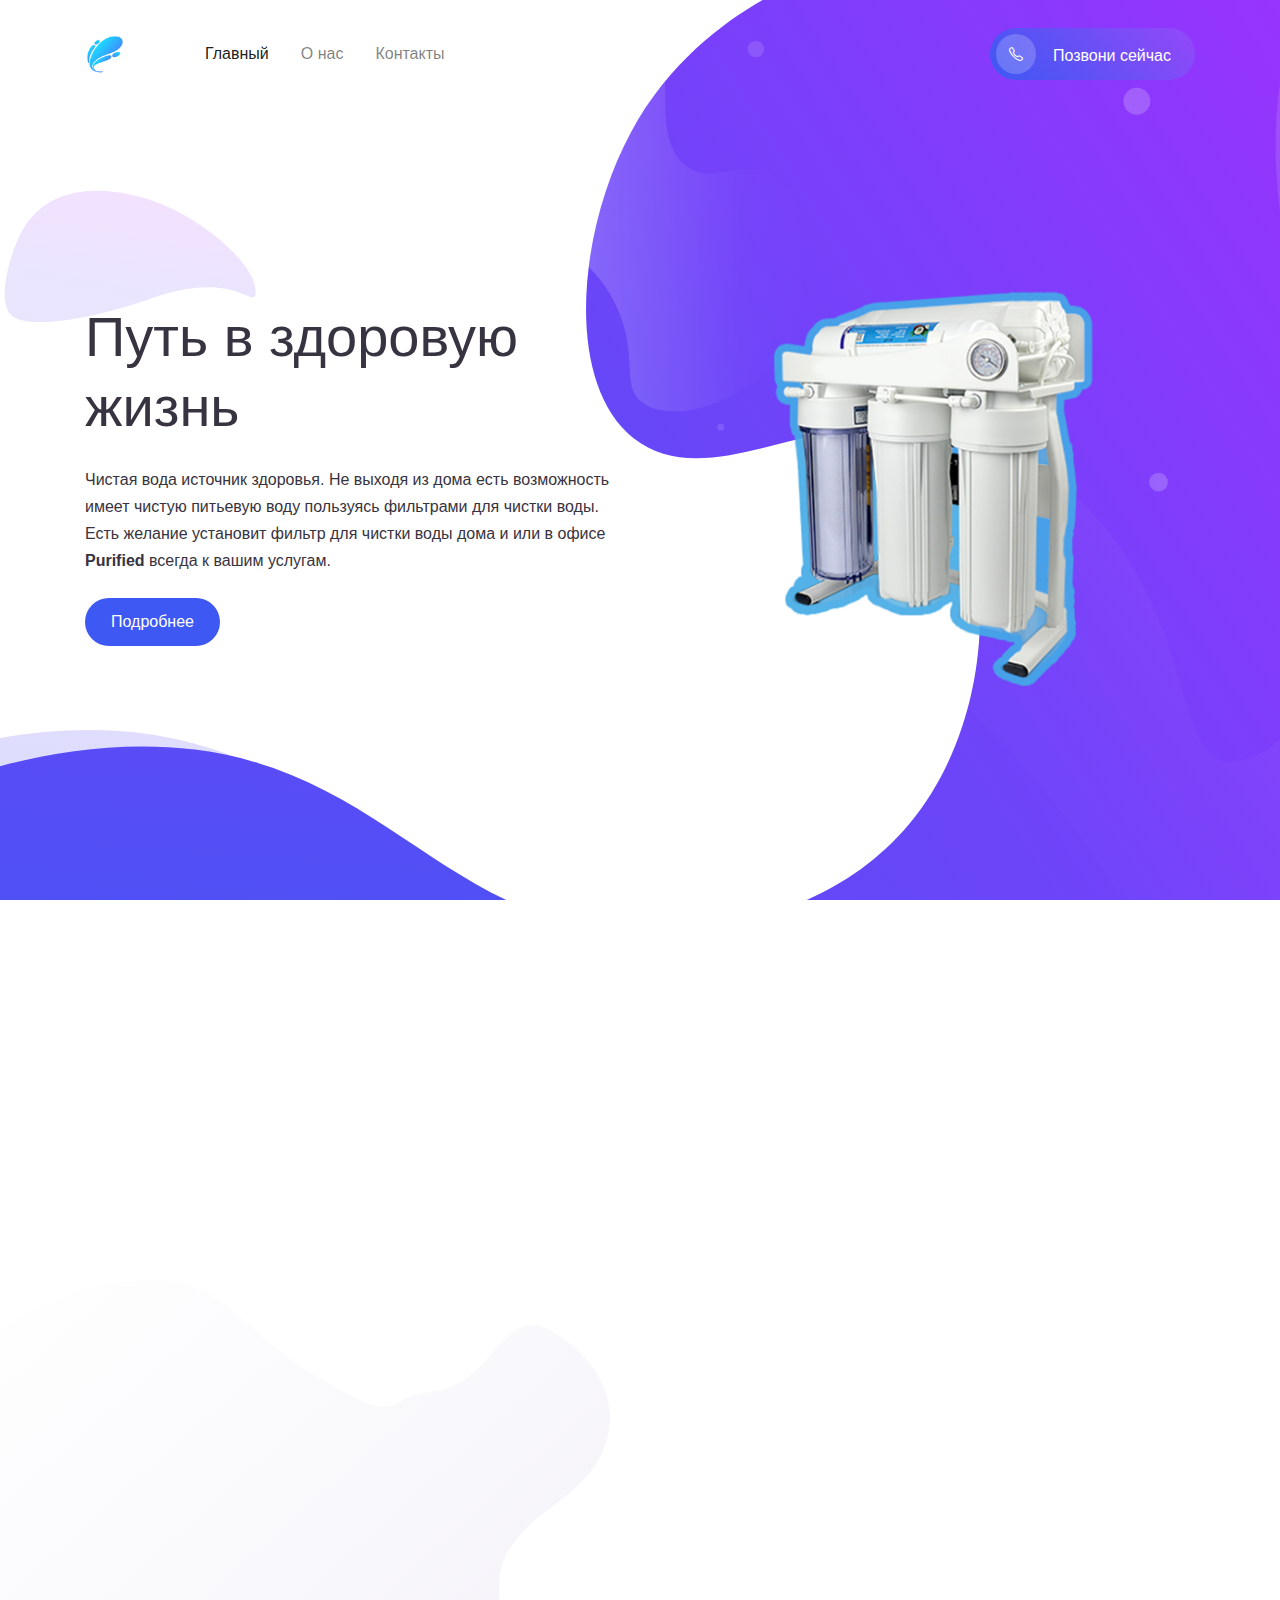
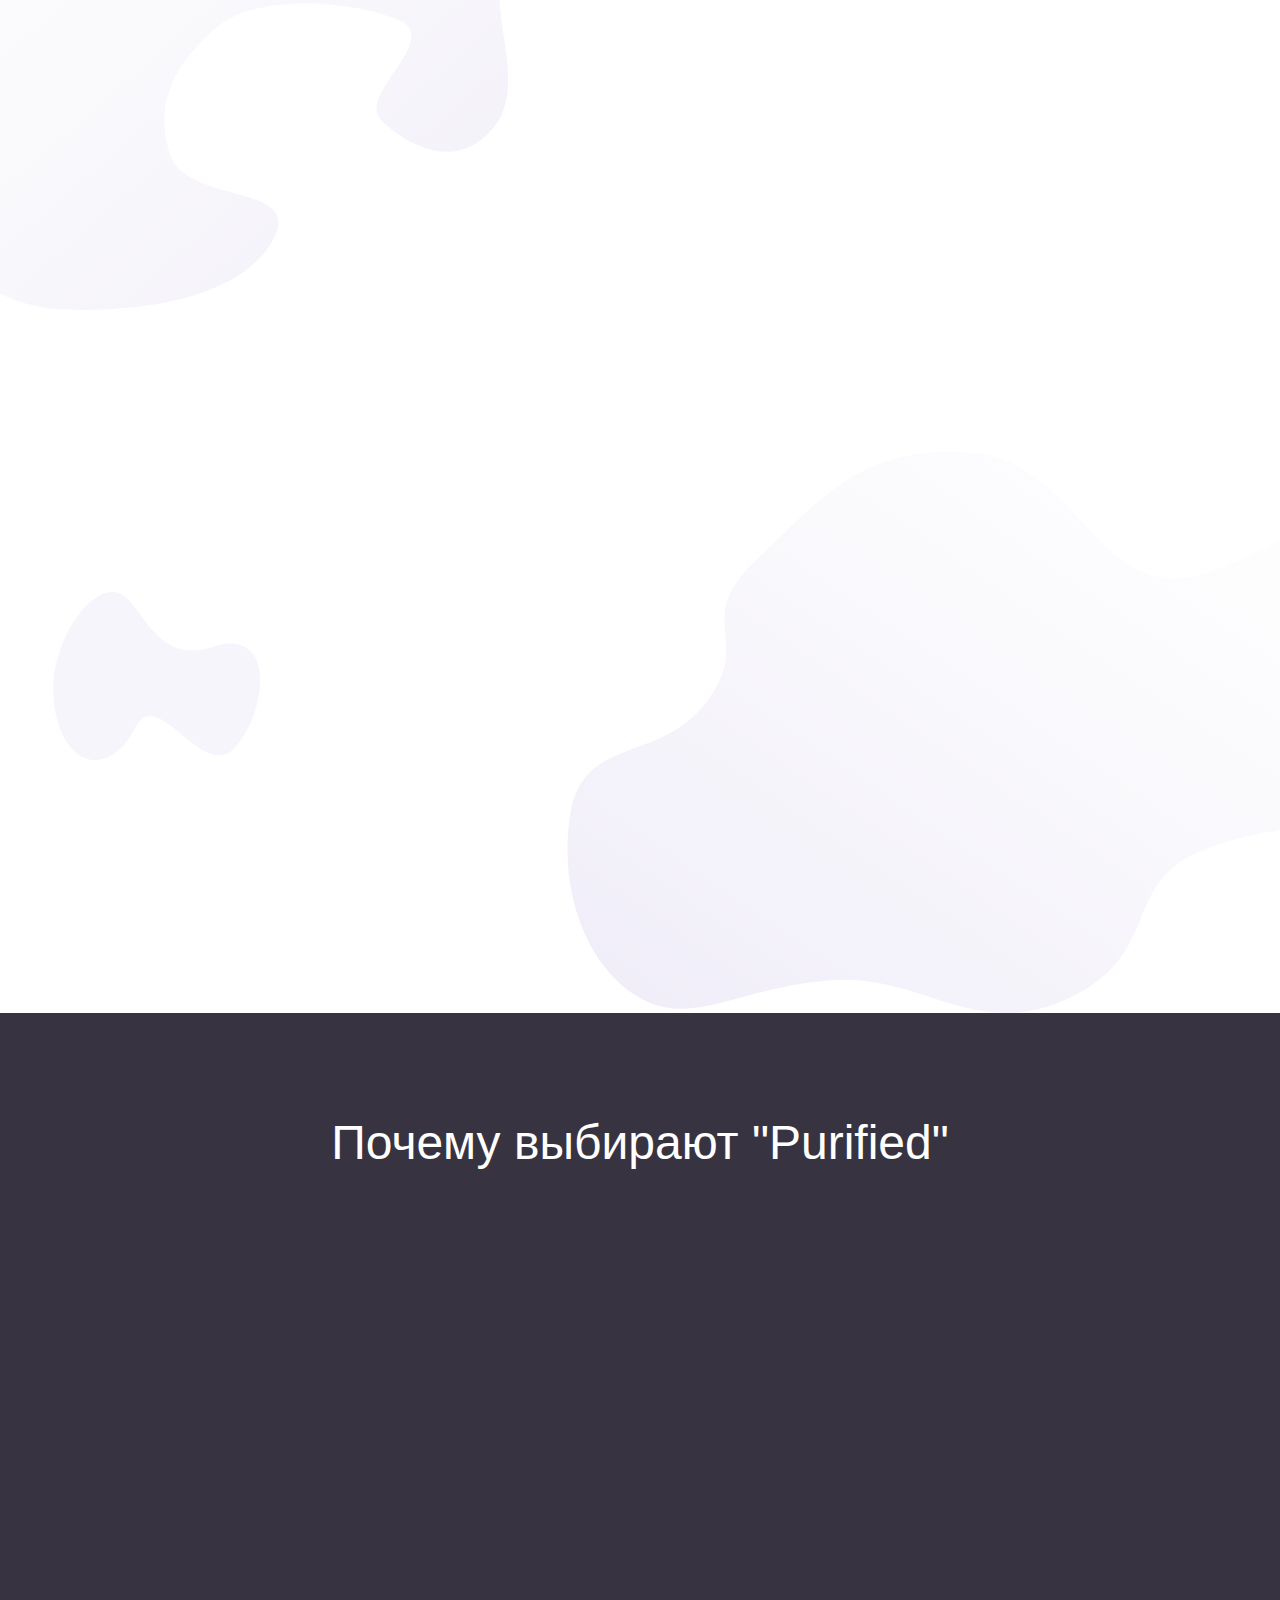
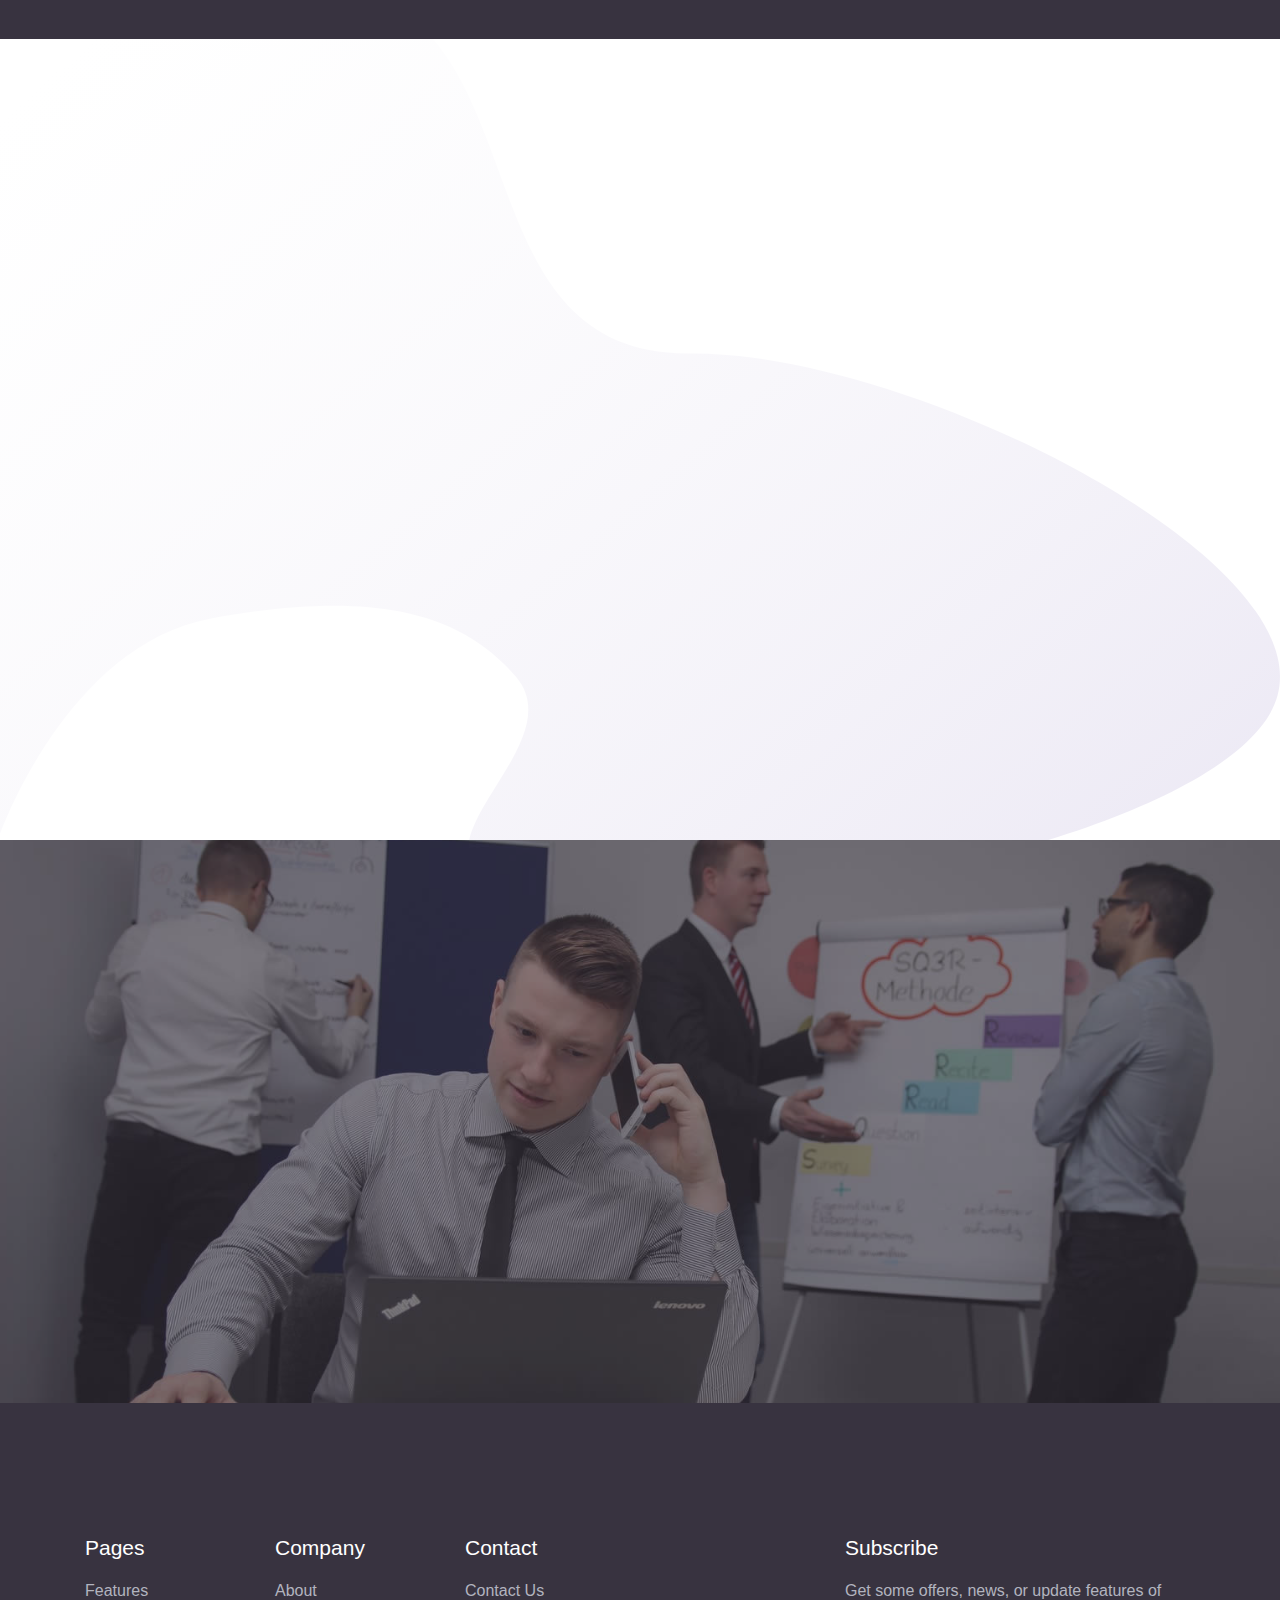
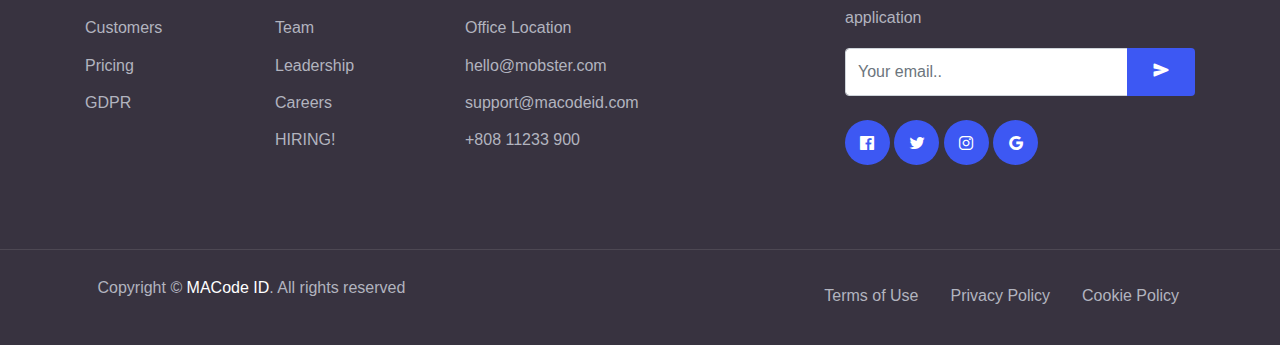
==== commit 9ce79897: "pravki" ====
--- a/index.html
+++ b/index.html
@@ -10,7 +10,7 @@
 
     <meta name="copyright" content="MACode ID, https://www.macodeid.com/">
 
-    <title>Mobster - One page app template</title>
+    <title>Purified filter service</title>
 
     <link rel="shortcut icon" href="./assets/favicon.png" type="image/x-icon">
 
@@ -53,7 +53,7 @@
                 </li>
             </ul>
             <div class="ml-auto my-2 my-lg-0">
-                <a href="#" class="btn btn-gradient btn-split-icon rounded-pill">
+                <a href="tel:+05319134430" class="btn btn-gradient btn-split-icon rounded-pill">
                     <span class="icon mai-call-outline"></span> Позвони сейчас
                 </a>
             </div>
@@ -66,11 +66,12 @@
         <div class="container h-100">
             <div class="row align-items-center h-100">
                 <div class="col-lg-6 wow fadeInUp">
-                    <h1 class="mb-4">Шаг в здоровую жизнь</h1>
+                    <h1 class="mb-4">Путь в здоровую жизнь</h1>
                     <p class="mb-4">
-
+                        Чистая вода источник здоровья.  Не выходя из дома есть возможность имеет чистую питьевую воду пользуясь фильтрами для чистки воды.
+                        Есть желание установит фильтр для чистки воды  дома и или  в офисе <b>Purified</b> всегда к вашим услугам.
                     </p>
-                    <a href="#" class="btn btn-primary rounded-pill">Подробнее</a>
+                    <a href="#hero" class="btn btn-primary rounded-pill">Подробнее</a>
                 </div>
                 <div class="col-lg-6 d-none d-lg-block wow zoomIn">
                     <div class="img-place floating-animate">
@@ -112,7 +113,7 @@
 
 <div class="position-realive bg-image" style="background-image: url(./assets/img/pattern_1.svg);">
 
-    <div class="page-section">
+    <div class="page-section" id="hero">
         <div class="container">
             <div class="row">
                 <div class="col-lg-5 py-3">
@@ -295,43 +296,6 @@
     </div>
 </div>
 
-<div class="page-section">
-    <div class="container">
-        <div class="row">
-            <div class="col-lg-7 py-3 mb-5 mb-lg-0">
-                <div class="img-place w-lg-75 wow zoomIn">
-                    <img src="./assets/img/illustration_contact.svg" alt="">
-                </div>
-            </div>
-            <div class="col-lg-5 py-3">
-                <h1 class="wow fadeInUp">Need a help? <br>
-                    Don't worry just contact us</h1>
-
-                <form method="POST" class="mt-5">
-                    <div class="form-group wow fadeInUp">
-                        <label for="name" class="fw-medium fg-grey">Fullname</label>
-                        <input type="text" class="form-control" id="name">
-                    </div>
-
-                    <div class="form-group wow fadeInUp">
-                        <label for="email" class="fw-medium fg-grey">Email</label>
-                        <input type="text" class="form-control" id="email">
-                    </div>
-
-                    <div class="form-group wow fadeInUp">
-                        <label for="message" class="fw-medium fg-grey">Message</label>
-                        <textarea rows="6" class="form-control" id="message"></textarea>
-                    </div>
-
-                    <div class="form-group mt-4 wow fadeInUp">
-                        <button type="submit" class="btn btn-primary">Send Message</button>
-                    </div>
-                </form>
-            </div>
-        </div>
-    </div>
-</div>
-
 <div class="page-footer-section bg-dark fg-white">
     <div class="container">
         <div class="row mb-5 py-3">
@@ -394,9 +358,7 @@
             <div class="col-12 col-md-6 py-2">
                 <img src="./assets/favicon-light.png" alt="" width="40">
                 <!-- Please don't remove or modify the credits below -->
-                <p class="d-inline-block ml-2">Copyright &copy; <a href="https://www.macodeid.com/"
-                                                                   class="fg-white fw-medium">MACode ID</a>. All rights
-                    reserved</p>
+                <p class="d-inline-block ml-2">Copyright &copy; <a href="https://www.macodeid.com/" class="fg-white fw-medium">MACode ID</a>. All rights reserved</p>
             </div>
             <div class="col-12 col-md-6 py-2">
                 <ul class="nav justify-content-end">
--- a/assets/css/mobster.css
+++ b/assets/css/mobster.css
@@ -1,9 +1,6 @@
-/**
- * Mobster v1.0.0
- * Copyright 2020 by MACode ID
- * Site: www.macodeid.com
- * License under CC 4.0 ()
- */
+html {
+  scroll-behavior: smooth;
+}
 
 :root {
   --primary: #3D58F3;
@@ -19,7 +16,6 @@
   --white: #fff;
   --font-family: 'Quicksand', Arial, Helvetica, sans-serif;
   --line-height: 1.7;
-
 }
 
 body {
